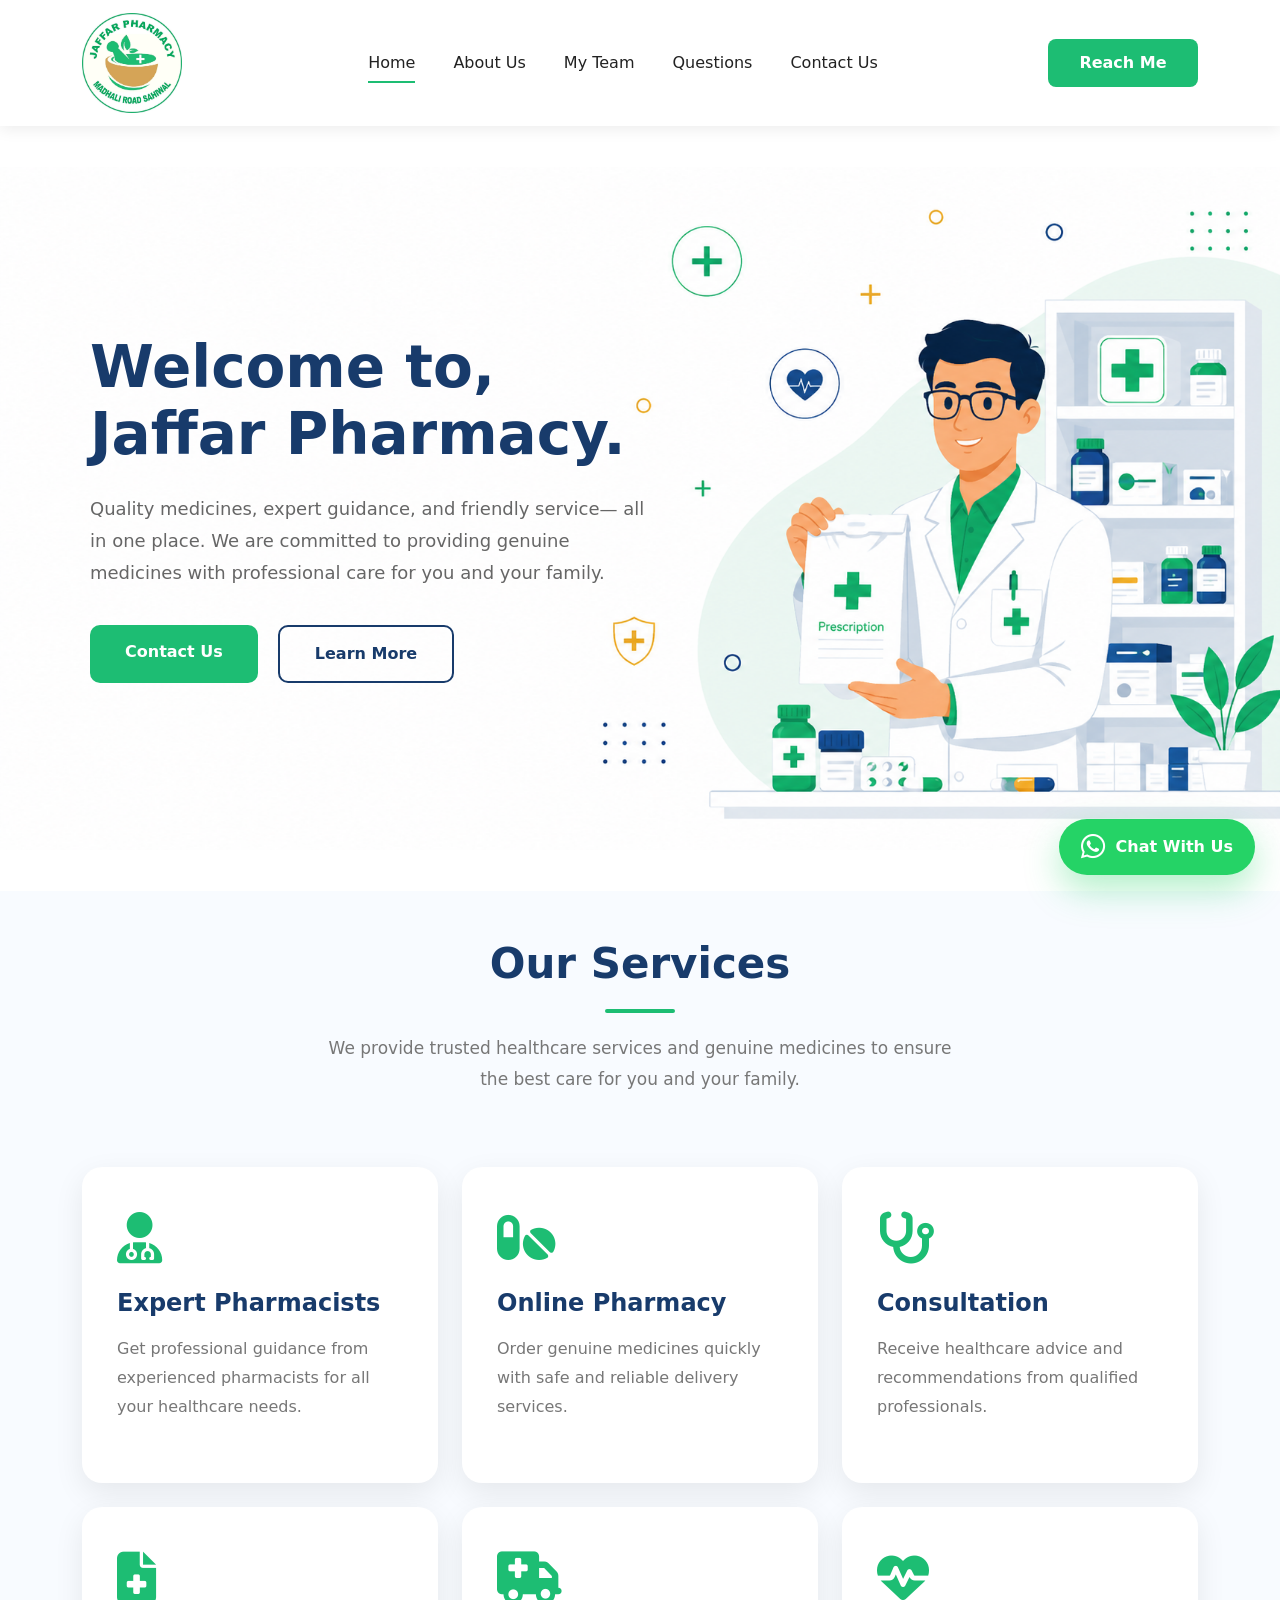
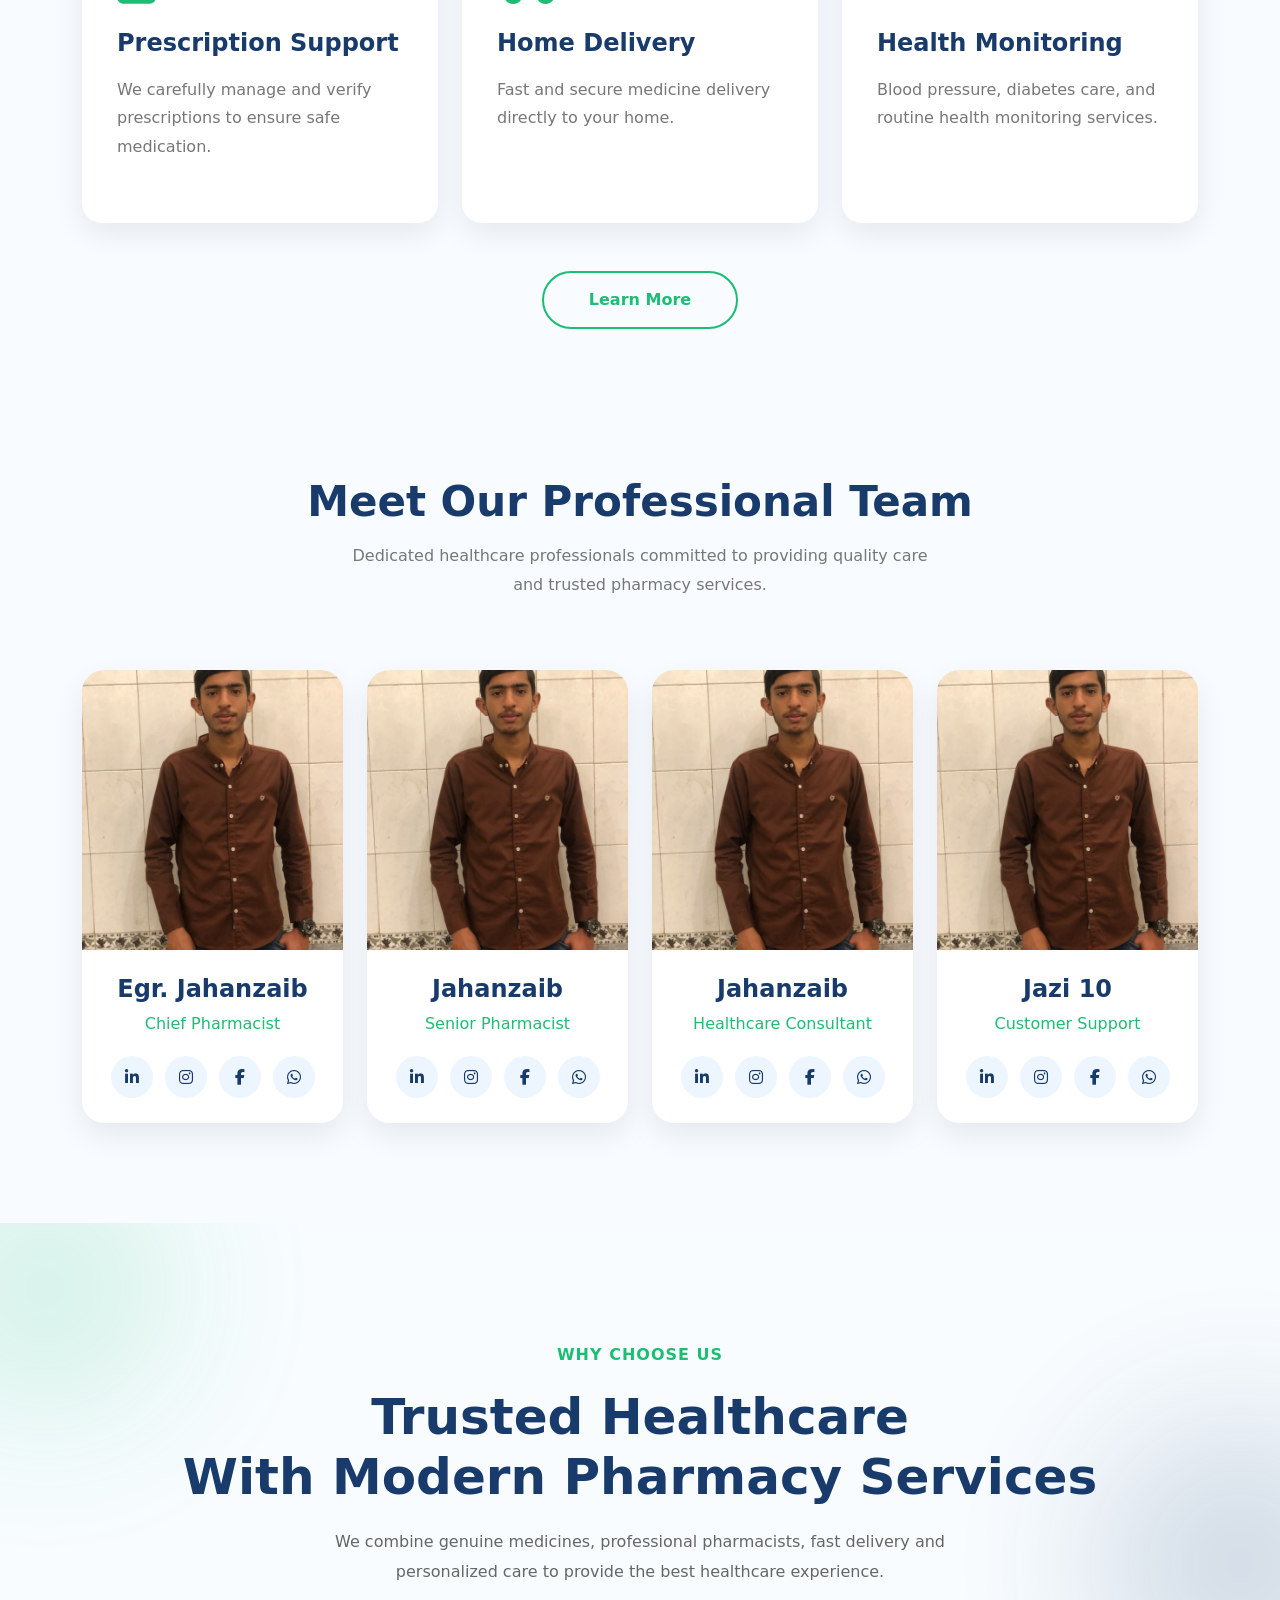
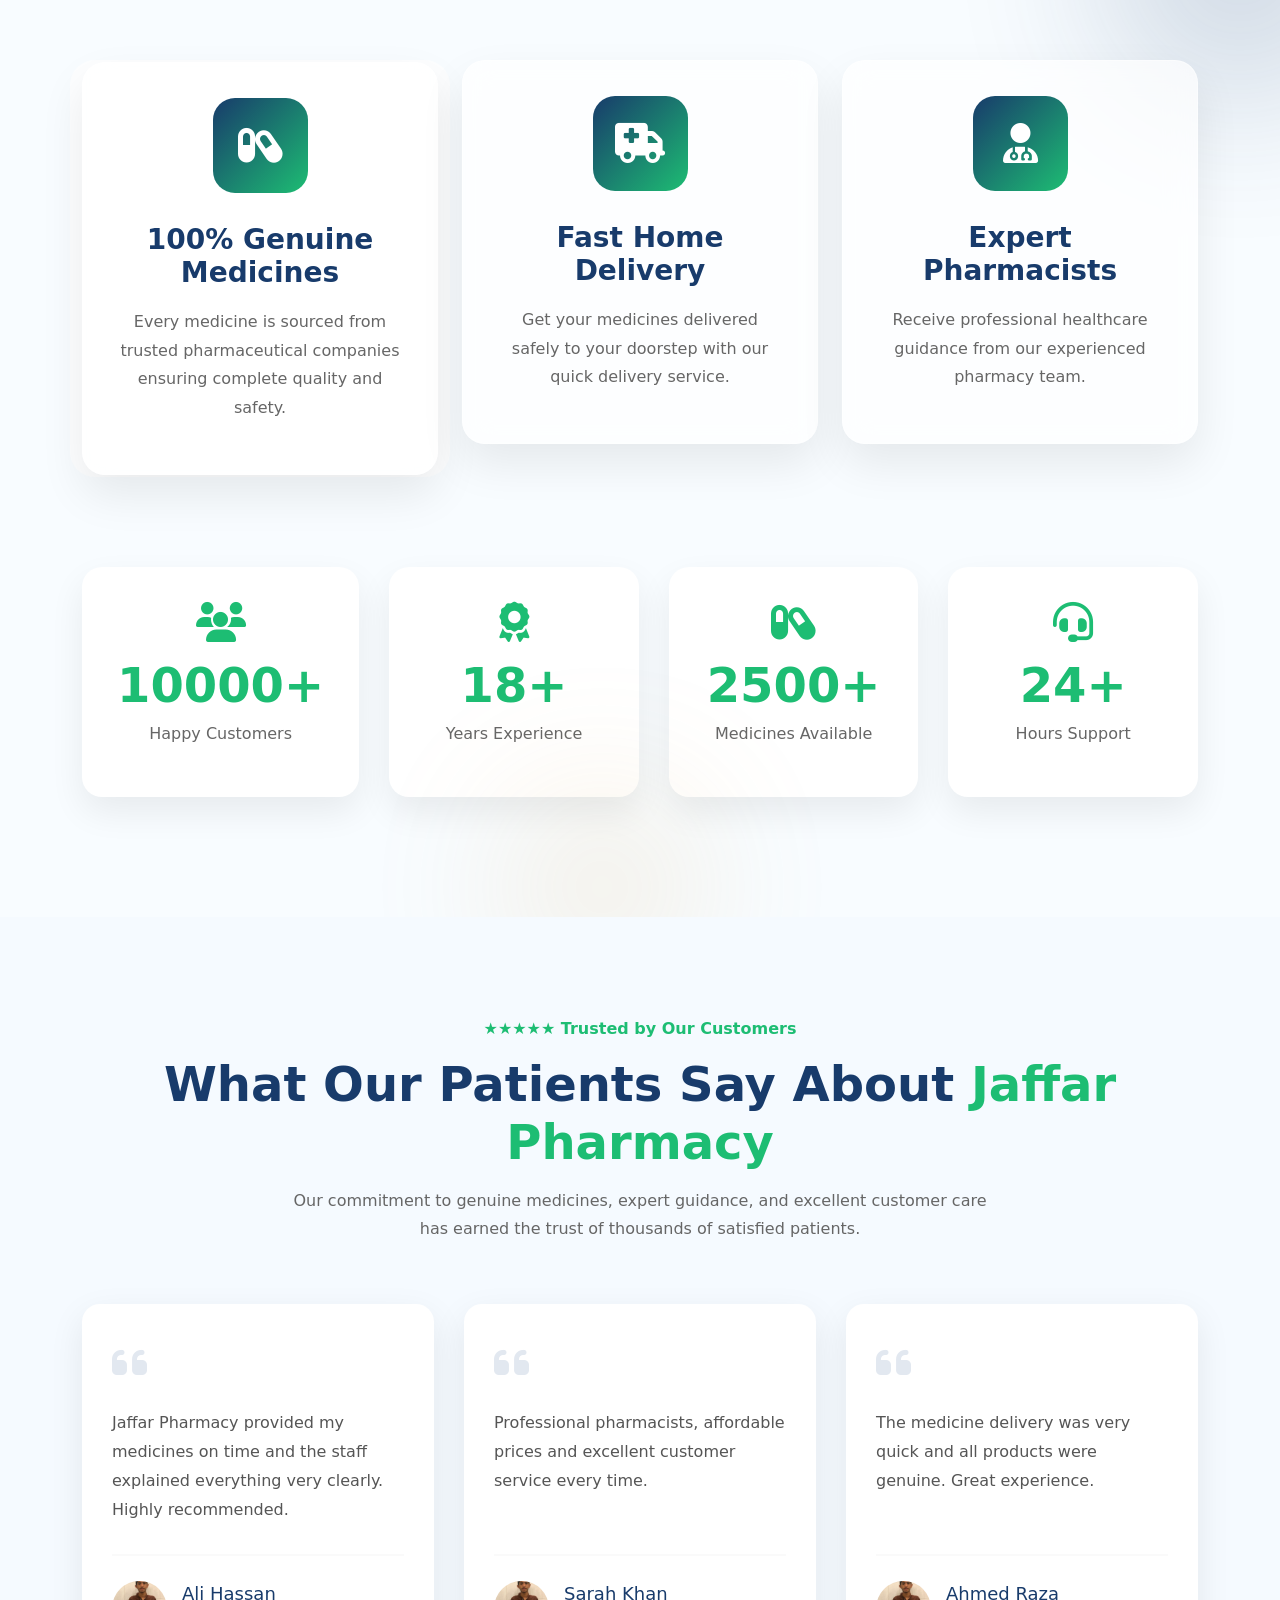
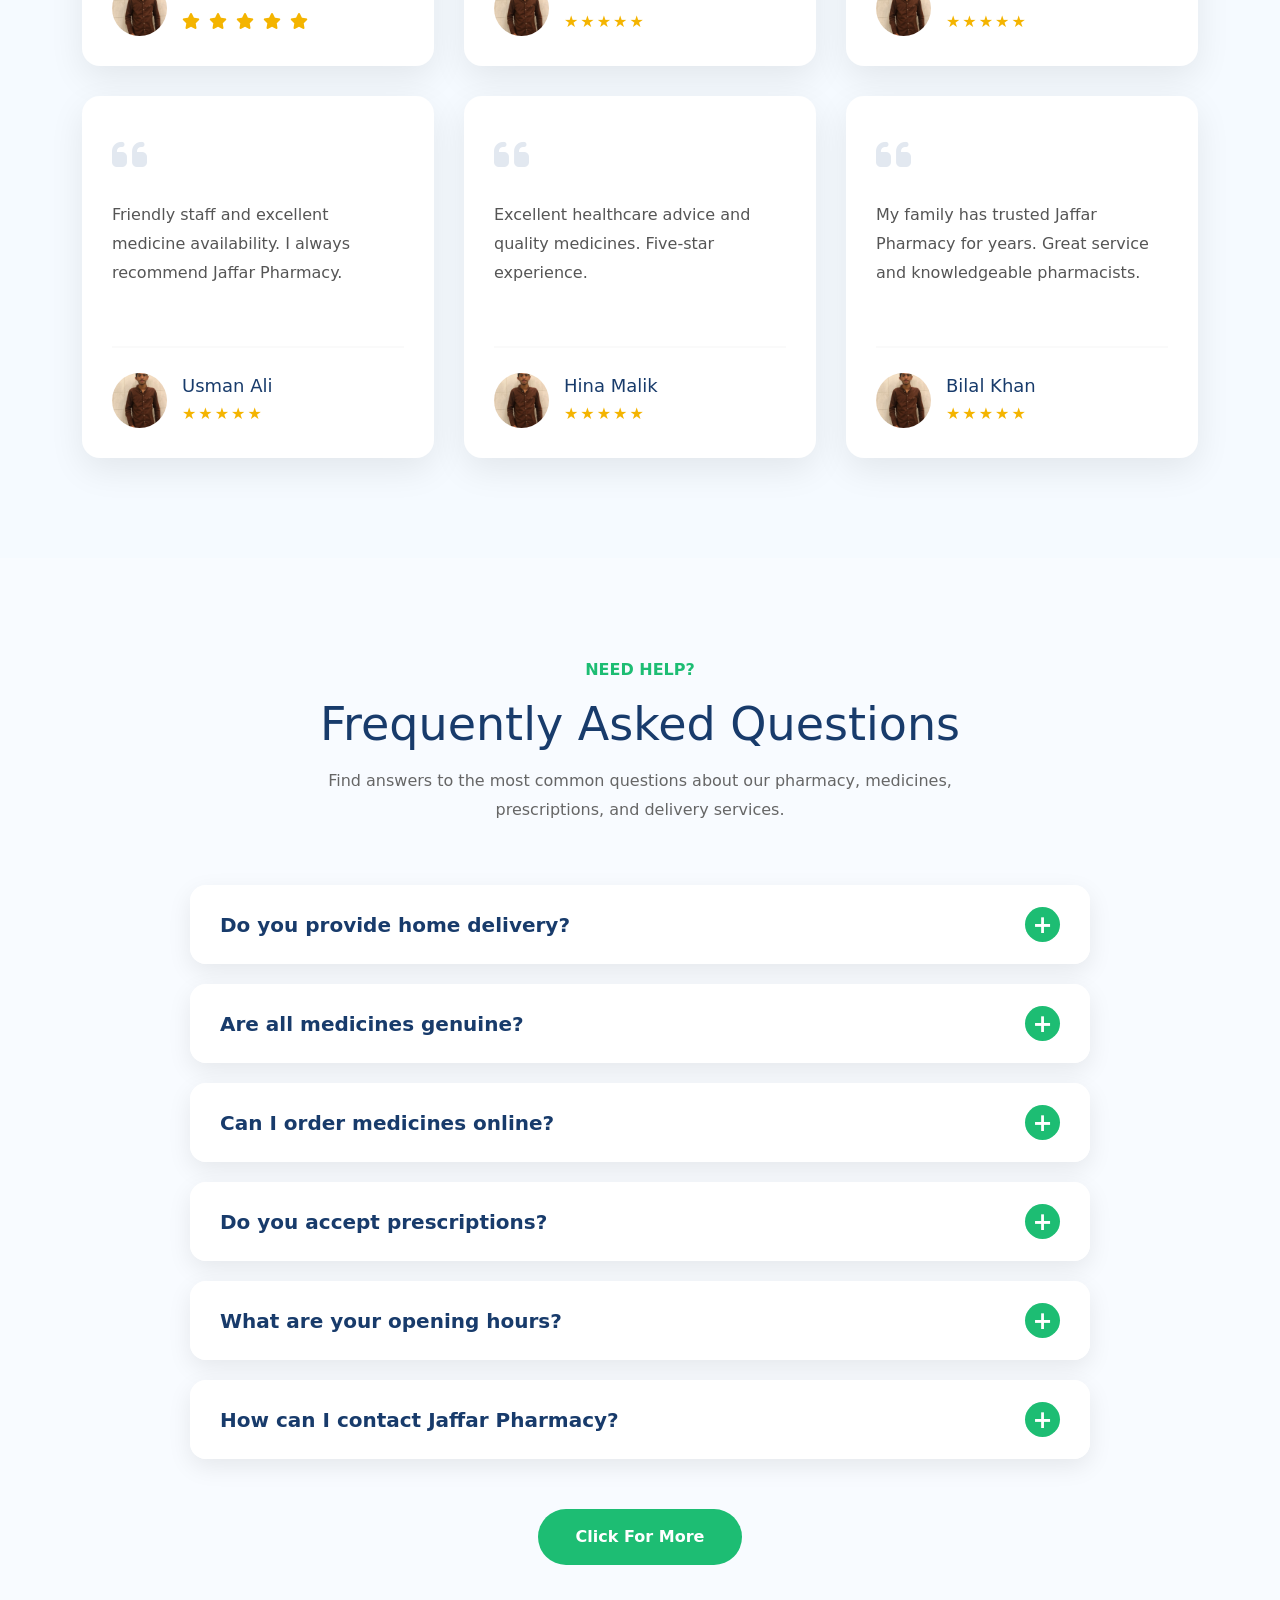
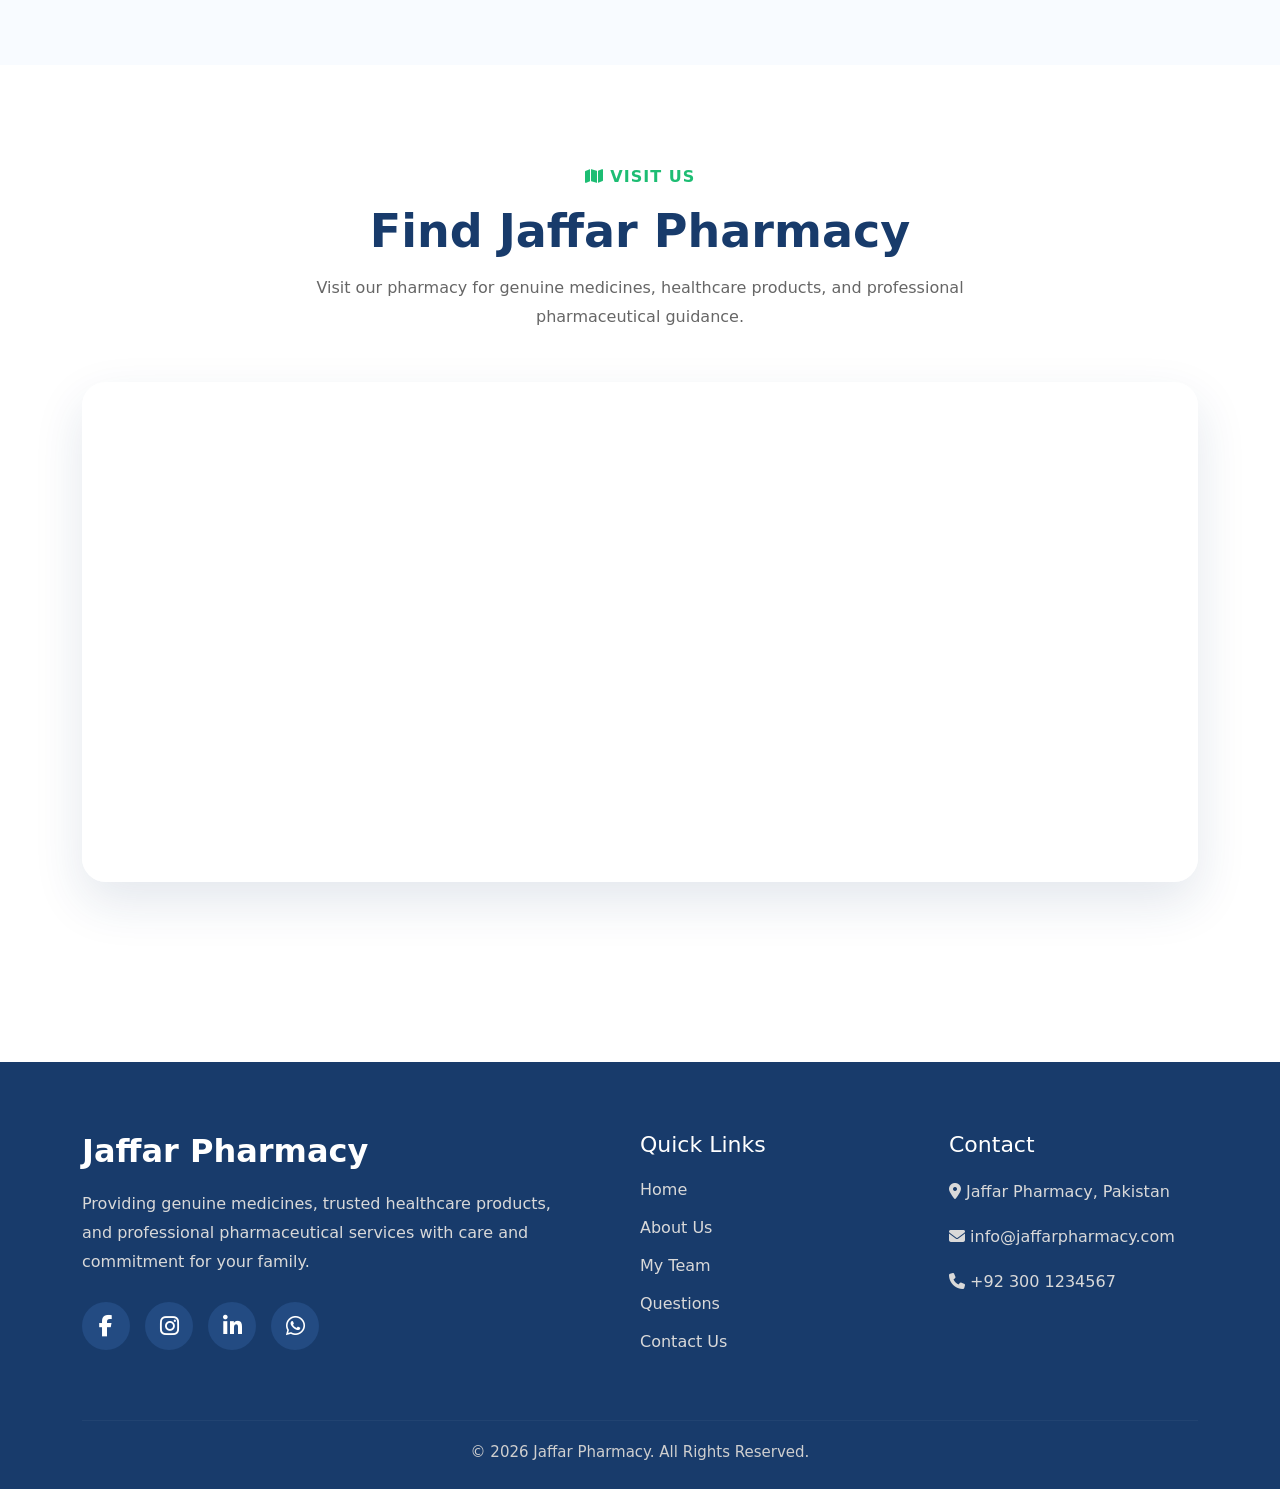
==== index.html @ 01870a21 "Initial commit" ====
<!DOCTYPE html>
<html lang="en">

<head>
    <meta charset="UTF-8">
    <meta name="viewport" content="width=device-width, initial-scale=1.0">
    <title>Jaffar Pharmacy | Sahiwal's Best Pharmacy</title>
    <meta name="description" content="Jaffar Pharmacy | Trusted Pharmacy">
    <link rel="icon" type="image/x-icon" href="images/jaffarpharmacylogo.jpg">
    <link rel="stylesheet" href="css/style.css">
    <link rel="stylesheet" href="https://cdn.jsdelivr.net/npm/swiper@11/swiper-bundle.min.css">
    <link rel="stylesheet" href="https://cdn.jsdelivr.net/npm/swiper@11/swiper-bundle.min.css" />
    <link href="https://cdn.jsdelivr.net/npm/bootstrap@5.3.8/dist/css/bootstrap.min.css" rel="stylesheet"
        integrity="sha384-sRIl4kxILFvY47J16cr9ZwB07vP4J8+LH7qKQnuqkuIAvNWLzeN8tE5YBujZqJLB" crossorigin="anonymous">
    <link rel="stylesheet" href="https://cdnjs.cloudflare.com/ajax/libs/font-awesome/6.7.2/css/all.min.css">
</head>

<body>

    <nav class="navbar navbar-expand-lg">
        <div class="container">

            <!-- Logo -->
            <a class="navbar-brand" href="/">
                <img src="images/jaffarpharmacylogo.jpg" class="logoimg" alt="Jaffar Pharmacy">
            </a>

            <!-- Mobile Toggle -->
            <button class="navbar-toggler" type="button" data-bs-toggle="collapse" data-bs-target="#navbarNav">
                <span class="navbar-toggler-icon"></span>
            </button>

            <!-- Navbar -->
            <div class="collapse navbar-collapse" id="navbarNav">

                <!-- Center Menu -->
                <ul class="navbar-nav mx-auto">

                    <li class="nav-item">
                        <a class="nav-link active" href="index.html">Home</a>
                    </li>

                    <li class="nav-item">
                        <a class="nav-link" href="about.html">About Us</a>
                    </li>

                    <li class="nav-item">
                        <a class="nav-link" href="team.html">My Team</a>
                    </li>

                    <li class="nav-item">
                        <a class="nav-link" href="questions.html">Questions</a>
                    </li>

                    <li class="nav-item">
                        <a class="nav-link" href="contact.html">Contact Us</a>
                    </li>

                </ul>

                <!-- Button -->
                <a href="contact.html" class="d-lg-block d-grid">
                    <button class="reachmebtn">Reach Me</button>
                </a>

            </div>

        </div>
    </nav>
    <section class="hero_section">
        <div class="hero_content">

            <div class="hero_text">
                <h1>
                    Welcome to,<br>
                    Jaffar Pharmacy.
                </h1>

                <p>
                    Quality medicines, expert guidance, and friendly service—
                    all in one place. We are committed to providing genuine
                    medicines with professional care for you and your family.
                </p>

                <div class="hero_buttons">
                    <a href="contact.html" class="btn_primary">Contact Us</a>
                    <a href="about.html" class="btn_secondary">Learn More</a>
                </div>
            </div>

        </div>
    </section>
    <section class="services py-5">

        <div class="container">

            <div class="section-title text-center">
                <h2>Our Services</h2>
                <div class="line"></div>

                <p>
                    We provide trusted healthcare services and genuine medicines to
                    ensure the best care for you and your family.
                </p>
            </div>

            <div class="row g-4 mt-5">

                <!-- Card 1 -->
                <div class="col-lg-4 col-md-6">
                    <div class="service-card">
                        <i class="fa-solid fa-user-doctor"></i>
                        <h4>Expert Pharmacists</h4>
                        <p>
                            Get professional guidance from experienced pharmacists
                            for all your healthcare needs.
                        </p>
                    </div>
                </div>

                <!-- Card 2 -->
                <div class="col-lg-4 col-md-6">
                    <div class="service-card">
                        <i class="fa-solid fa-pills"></i>
                        <h4>Online Pharmacy</h4>
                        <p>
                            Order genuine medicines quickly with safe and reliable
                            delivery services.
                        </p>
                    </div>
                </div>

                <!-- Card 3 -->
                <div class="col-lg-4 col-md-6">
                    <div class="service-card">
                        <i class="fa-solid fa-stethoscope"></i>
                        <h4>Consultation</h4>
                        <p>
                            Receive healthcare advice and recommendations from
                            qualified professionals.
                        </p>
                    </div>
                </div>

                <!-- Card 4 -->
                <div class="col-lg-4 col-md-6">
                    <div class="service-card">
                        <i class="fa-solid fa-file-medical"></i>
                        <h4>Prescription Support</h4>
                        <p>
                            We carefully manage and verify prescriptions to ensure
                            safe medication.
                        </p>
                    </div>
                </div>

                <!-- Card 5 -->
                <div class="col-lg-4 col-md-6">
                    <div class="service-card">
                        <i class="fa-solid fa-truck-medical"></i>
                        <h4>Home Delivery</h4>
                        <p>
                            Fast and secure medicine delivery directly to your home.
                        </p>
                    </div>
                </div>

                <!-- Card 6 -->
                <div class="col-lg-4 col-md-6">
                    <div class="service-card">
                        <i class="fa-solid fa-heart-pulse"></i>
                        <h4>Health Monitoring</h4>
                        <p>
                            Blood pressure, diabetes care, and routine health
                            monitoring services.
                        </p>
                    </div>
                </div>

            </div>

            <div class="text-center mt-5">
                <a href="about.html" class="learn-btn">Learn More</a>
            </div>

        </div>

    </section>

    <section class="team-section">

        <div class="container">

            <div class="section-heading">
                <h2>Meet Our Professional Team</h2>
                <p>Dedicated healthcare professionals committed to providing quality care and trusted pharmacy services.
                </p>
            </div>

            <div class="row g-4 justify-content-center">

                <!-- Member -->
                <div class="col-lg-3 col-md-6">

                    <div class="team-card">

                        <img src="images/my-pic.jpeg" alt="">

                        <div class="team-content">

                            <h4>Egr. Jahanzaib</h4>

                            <span>Chief Pharmacist</span>

                            <div class="social">

                                <a href="#"><i class="fa-brands fa-linkedin-in"></i></a>

                                <a href="#"><i class="fa-brands fa-instagram"></i></a>

                                <a href="#"><i class="fa-brands fa-facebook-f"></i></a>

                                <a href="#"><i class="fa-brands fa-whatsapp"></i></a>

                            </div>

                        </div>

                    </div>

                </div>

                <!-- Member -->

                <div class="col-lg-3 col-md-6">

                    <div class="team-card">

                        <img src="images/my-pic.jpeg" alt="">

                        <div class="team-content">

                            <h4>Jahanzaib</h4>

                            <span>Senior Pharmacist</span>

                            <div class="social">

                                <a href="#"><i class="fa-brands fa-linkedin-in"></i></a>

                                <a href="#"><i class="fa-brands fa-instagram"></i></a>

                                <a href="#"><i class="fa-brands fa-facebook-f"></i></a>

                                <a href="#"><i class="fa-brands fa-whatsapp"></i></a>

                            </div>

                        </div>

                    </div>

                </div>

                <!-- Member -->

                <div class="col-lg-3 col-md-6">

                    <div class="team-card">

                        <img src="images/my-pic.jpeg" alt="">

                        <div class="team-content">

                            <h4>Jahanzaib</h4>

                            <span>Healthcare Consultant</span>

                            <div class="social">

                                <a href="#"><i class="fa-brands fa-linkedin-in"></i></a>

                                <a href="#"><i class="fa-brands fa-instagram"></i></a>

                                <a href="#"><i class="fa-brands fa-facebook-f"></i></a>

                                <a href="#"><i class="fa-brands fa-whatsapp"></i></a>

                            </div>

                        </div>

                    </div>

                </div>

                <!-- Member -->

                <div class="col-lg-3 col-md-6">

                    <div class="team-card">

                        <img src="images/my-pic.jpeg" alt="">

                        <div class="team-content">

                            <h4>Jazi 10</h4>

                            <span>Customer Support</span>

                            <div class="social">

                                <a href="#"><i class="fa-brands fa-linkedin-in"></i></a>

                                <a href="#"><i class="fa-brands fa-instagram"></i></a>

                                <a href="#"><i class="fa-brands fa-facebook-f"></i></a>

                                <a href="#"><i class="fa-brands fa-whatsapp"></i></a>

                            </div>

                        </div>

                    </div>

                </div>

            </div>

        </div>

    </section>


    <section class="why_choose">

        <div class="floating-circle one"></div>
        <div class="floating-circle two"></div>
        <div class="floating-circle three"></div>

        <div class="container">

            <div class="heading">

                <span>Why Choose Us</span>

                <h2>
                    Trusted Healthcare <br>
                    With Modern Pharmacy Services
                </h2>

                <p>
                    We combine genuine medicines, professional pharmacists,
                    fast delivery and personalized care to provide the best
                    healthcare experience.
                </p>

            </div>


            <div class="row g-4 mt-5">

                <!-- Card -->

                <div class="col-lg-4 gradient-border">

                    <div class="glass-card">

                        <div class="icon-box">
                            <i class="fa-solid fa-capsules"></i>
                        </div>

                        <h3>100% Genuine Medicines</h3>

                        <p>
                            Every medicine is sourced from trusted pharmaceutical
                            companies ensuring complete quality and safety.
                        </p>

                    </div>

                </div>

                <!-- Card -->

                <div class="col-lg-4">

                    <div class="glass-card">

                        <div class="icon-box">
                            <i class="fa-solid fa-truck-medical"></i>
                        </div>

                        <h3>Fast Home Delivery</h3>

                        <p>
                            Get your medicines delivered safely to your doorstep
                            with our quick delivery service.
                        </p>

                    </div>

                </div>

                <!-- Card -->

                <div class="col-lg-4">

                    <div class="glass-card">

                        <div class="icon-box">
                            <i class="fa-solid fa-user-doctor"></i>
                        </div>

                        <h3>Expert Pharmacists</h3>

                        <p>
                            Receive professional healthcare guidance from our
                            experienced pharmacy team.
                        </p>

                    </div>

                </div>

            </div>


            <!-- Counter -->

            <div class="counter-section">

                <div class="counter-box">
                    <i class="fa-solid fa-users"></i>
                    <h2 class="counter" data-target="10000">250+</h2>

                    <p>Happy Customers</p>

                </div>

                <div class="counter-box">
                    <i class="fa-solid fa-award"></i>
                    <h2 class="counter" data-target="18">5+</h2>

                    <p>Years Experience</p>

                </div>

                <div class="counter-box">
                    <i class="fa-solid fa-capsules"></i>
                    <h2 class="counter" data-target="2500">999+</h2>

                    <p>Medicines Available</p>

                </div>

                <div class="counter-box">
                    <i class="fa-solid fa-headset"></i>
                    <h2 class="counter" data-target="24">27/7</h2>

                    <p>Hours Support</p>

                </div>

            </div>

        </div>

    </section>
    <section class="reviews-section">

        <div class="container">

            <div class="review-heading">

                <span>★★★★★ Trusted by Our Customers</span>

                <h2>What Our Patients Say About <span>Jaffar Pharmacy</span></h2>

                <p>
                    Our commitment to genuine medicines, expert guidance, and excellent
                    customer care has earned the trust of thousands of satisfied patients.
                </p>

            </div>

            <div class="review-grid">

                <!-- Review Card -->

                <div class="review-card">

                    <div class="quote">
                        <i class="fa-solid fa-quote-left"></i>
                    </div>

                    <p>
                        Jaffar Pharmacy provided my medicines on time and the staff
                        explained everything very clearly. Highly recommended.
                    </p>

                    <hr>

                    <div class="review-user">

                        <img src="images/my-pic.jpeg" alt="">

                        <div>

                            <h4>Ali Hassan</h4>

                            <div class="stars">
                                <i class="fa-solid fa-star"></i>
                                <i class="fa-solid fa-star"></i>
                                <i class="fa-solid fa-star"></i>
                                <i class="fa-solid fa-star"></i>
                                <i class="fa-solid fa-star"></i>
                            </div>

                        </div>

                    </div>

                </div>

                <!-- Copy this card 5 more times -->

                <div class="review-card">

                    <div class="quote">
                        <i class="fa-solid fa-quote-left"></i>
                    </div>

                    <p>
                        Professional pharmacists, affordable prices and excellent
                        customer service every time.
                    </p>

                    <hr>

                    <div class="review-user">

                        <img src="images/my-pic.jpeg" alt="">

                        <div>

                            <h4>Sarah Khan</h4>

                            <div class="stars">
                                ★★★★★
                            </div>

                        </div>

                    </div>

                </div>

                <div class="review-card">

                    <div class="quote">
                        <i class="fa-solid fa-quote-left"></i>
                    </div>

                    <p>
                        The medicine delivery was very quick and all products were
                        genuine. Great experience.
                    </p>

                    <hr>

                    <div class="review-user">

                        <img src="images/my-pic.jpeg" alt="">

                        <div>

                            <h4>Ahmed Raza</h4>

                            <div class="stars">
                                ★★★★★
                            </div>

                        </div>

                    </div>

                </div>

                <div class="review-card">

                    <div class="quote">
                        <i class="fa-solid fa-quote-left"></i>
                    </div>

                    <p>
                        Friendly staff and excellent medicine availability. I always
                        recommend Jaffar Pharmacy.
                    </p>

                    <hr>

                    <div class="review-user">

                        <img src="images/my-pic.jpeg" alt="">

                        <div>

                            <h4>Usman Ali</h4>

                            <div class="stars">
                                ★★★★★
                            </div>

                        </div>

                    </div>

                </div>

                <div class="review-card">

                    <div class="quote">
                        <i class="fa-solid fa-quote-left"></i>
                    </div>

                    <p>
                        Excellent healthcare advice and quality medicines. Five-star
                        experience.
                    </p>

                    <hr>

                    <div class="review-user">

                        <img src="images/my-pic.jpeg" alt="">

                        <div>

                            <h4>Hina Malik</h4>

                            <div class="stars">
                                ★★★★★
                            </div>

                        </div>

                    </div>

                </div>

                <div class="review-card">

                    <div class="quote">
                        <i class="fa-solid fa-quote-left"></i>
                    </div>

                    <p>
                        My family has trusted Jaffar Pharmacy for years. Great service
                        and knowledgeable pharmacists.
                    </p>

                    <hr>

                    <div class="review-user">

                        <img src="images/my-pic.jpeg" alt="">

                        <div>

                            <h4>Bilal Khan</h4>

                            <div class="stars">
                                ★★★★★
                            </div>

                        </div>

                    </div>

                </div>

            </div>

        </div>

    </section>


    <section class="faq-section">

        <div class="container">

            <div class="faq-heading">

                <span>Need Help?</span>

                <h2>Frequently Asked Questions</h2>

                <p>
                    Find answers to the most common questions about our pharmacy,
                    medicines, prescriptions, and delivery services.
                </p>

            </div>

            <div class="faq-container">

                <!-- FAQ 1 -->

                <div class="faq-item">

                    <button class="faq-question">

                        Do you provide home delivery?

                        <span>+</span>

                    </button>

                    <div class="faq-answer">

                        <p>
                            Yes, we provide fast and reliable home delivery for
                            medicines within our delivery areas.
                        </p>

                    </div>

                </div>

                <!-- FAQ 2 -->

                <div class="faq-item">

                    <button class="faq-question">

                        Are all medicines genuine?

                        <span>+</span>

                    </button>

                    <div class="faq-answer">

                        <p>
                            Absolutely. We only sell authentic medicines from
                            trusted pharmaceutical companies.
                        </p>

                    </div>

                </div>

                <!-- FAQ 3 -->

                <div class="faq-item">

                    <button class="faq-question">

                        Can I order medicines online?

                        <span>+</span>

                    </button>

                    <div class="faq-answer">

                        <p>
                            Yes. You can contact us through WhatsApp or phone to
                            place your medicine order.
                        </p>

                    </div>

                </div>

                <!-- FAQ 4 -->

                <div class="faq-item">

                    <button class="faq-question">

                        Do you accept prescriptions?

                        <span>+</span>

                    </button>

                    <div class="faq-answer">

                        <p>
                            Yes, our pharmacists verify prescriptions before
                            dispensing prescription medicines.
                        </p>

                    </div>

                </div>

                <!-- FAQ 5 -->

                <div class="faq-item">

                    <button class="faq-question">

                        What are your opening hours?

                        <span>+</span>

                    </button>

                    <div class="faq-answer">

                        <p>
                            We are open seven days a week. Please contact us for
                            exact timings.
                        </p>

                    </div>

                </div>

                <!-- FAQ 6 -->

                <div class="faq-item">

                    <button class="faq-question">

                        How can I contact Jaffar Pharmacy?

                        <span>+</span>

                    </button>

                    <div class="faq-answer">

                        <p>
                            You can call us, visit our pharmacy, or send us a
                            message on WhatsApp anytime.
                        </p>

                    </div>

                </div>

            </div>

            <div class="faq-btn">

                <a href="questions.html" class="more-btn">
                    Click For More
                </a>

            </div>

        </div>

    </section>


    <section class="map-section">

        <div class="container">

            <div class="map-heading">

                <span><i class="fa-solid fa-map"></i> Visit Us</span>

                <h2>Find Jaffar Pharmacy</h2>

                <p>
                    Visit our pharmacy for genuine medicines, healthcare products,
                    and professional pharmaceutical guidance.
                </p>

            </div>

            <div class="map-container">

                <iframe
                    src="https://www.google.com/maps/embed?pb=!1m18!1m12!1m3!1d2711.4402568858827!2d73.08096207438653!3d30.700976387168836!2m3!1f0!2f0!3f0!3m2!1i1024!2i768!4f13.1!3m3!1m2!1s0x3922c7c3bb0f3863%3A0xa566520187087adb!2sJaffar%20pharmacy!5e1!3m2!1sen!2s!4v1784400869577!5m2!1sen!2s"
                    width="600" height="450" style="border:0;" allowfullscreen="" loading="lazy"
                    referrerpolicy="strict-origin-when-cross-origin">" allowfullscreen="" loading="lazy"
                    referrerpolicy="no-referrer-when-downgrade">
                </iframe>

            </div>

        </div>

    </section>


    <footer class="footer">

        <div class="container">

            <div class="footer_content">

                <!-- Company -->
                <div class="footer_box">
                    <h2>Jaffar Pharmacy</h2>

                    <p>
                        Providing genuine medicines, trusted healthcare products,
                        and professional pharmaceutical services with care and
                        commitment for your family.
                    </p>

                    <div class="social_icons">

                        <a href="https://www.facebook.com/profile.php?id=61576593710067#"><i
                                class="fa-brands fa-facebook-f"></i></a>

                        <a href="#"><i class="fa-brands fa-instagram"></i></a>

                        <a href="#"><i class="fa-brands fa-linkedin-in"></i></a>

                        <a href="#"><i class="fa-brands fa-whatsapp"></i></a>

                    </div>

                </div>

                <!-- Quick Links -->
                <div class="footer_box">

                    <h4>Quick Links</h4>

                    <ul>

                        <li><a href="index.html">Home</a></li>

                        <li><a href="about.html">About Us</a></li>

                        <li><a href="team.html">My Team</a></li>

                        <li><a href="questions.html">Questions</a></li>

                        <li><a href="contact.html">Contact Us</a></li>

                    </ul>

                </div>

                <!-- Contact -->
                <div class="footer_box">

                    <h4>Contact</h4>

                    <p><i class="fa-solid fa-location-dot"></i> Jaffar Pharmacy, Pakistan</p>

                    <p><i class="fa-solid fa-envelope"></i> info@jaffarpharmacy.com</p>

                    <p><i class="fa-solid fa-phone"></i> +92 300 1234567</p>

                </div>

            </div>

            <hr>

            <div class="copyright">

                <p>
                    © 2026 Jaffar Pharmacy. All Rights Reserved.
                </p>

            </div>

        </div>

    </footer>

    <a href="#" class="scroll-top" id="scrollTop">
        <i class="fa-solid fa-arrow-up"></i>
    </a>


    <a href="https://wa.me/923188808787" class="whatsapp-chat" target="_blank">
        <i class="fa-brands fa-whatsapp"></i>
        <span>Chat With Us</span>
    </a>


    <script src="js/index.js"></script>
    <script src="https://cdn.jsdelivr.net/npm/swiper@11/swiper-bundle.min.js"></script>
    <script src="https://cdn.jsdelivr.net/npm/bootstrap@5.3.8/dist/js/bootstrap.bundle.min.js"
        integrity="sha384-FKyoEForCGlyvwx9Hj09JcYn3nv7wiPVlz7YYwJrWVcXK/BmnVDxM+D2scQbITxI"
        crossorigin="anonymous"></script>


</body>

</html>
---- css/style.css ----
/* =======================
        NAVBAR
======================= */

.navbar{
    background:#ffffff;
    padding:18px 0;
    box-shadow:0 3px 15px rgba(0,0,0,.08);
}

/* Logo */

.logoimg{
    width:100px;
    height:auto;
}

/* Menu */

.navbar-nav{
    gap:18px;
}

.nav-link{
    color:#222 !important;
    font-size:17px;
    font-weight:600;
    position:relative;
    transition:.3s;
    padding:8px 10px !important;
}

/* Hover Line */

.nav-link::after{
    content:'';
    position:absolute;
    left:10px;
    bottom:0;
    width:0;
    height:2px;
    background:#1dbd73;
    transition:.3s;
}

.nav-link:hover::after,
.nav-link.active::after{
    width:70%;
}

.nav-link:hover{
    color:#1dbd73 !important;
}

/* Button */

.reachmebtn{
    width:150px;
    height:48px;
    border:none;
    border-radius:8px;
    background:#1dbd73;
    color:#fff;
    font-size:16px;
    font-weight:600;
    transition:.3s;
}

.reachmebtn:hover{
    background:#d5a457;
}

/* Mobile */

@media (max-width:991px){

    .navbar-collapse{
        text-align:center;
        margin-top:20px;
    }

    .navbar-nav{
        gap:10px;
    }

    .reachmebtn{
        margin-top:20px;
        width:100%;
    }

}

/* ==========================
        HERO SECTION
========================== */

.hero_section{
    width:100%;
    min-height:85vh;
    background-image:url("../images/jaffarpharmacyhero_pic.png");
    background-repeat:no-repeat;
    background-position:right center;
    background-size:contain;

    display:flex;
    align-items:center;
}

.hero_content{
    width:1140px;
    margin:auto;
    padding:40px 20px;
}

.hero_text{
    max-width:560px;
}

.hero_text h1{
    font-size:58px;
    line-height:1.15;
    font-weight:800;
    color:#183B6B;
    margin-bottom:25px;
}

.hero_text p{
    font-size:18px;
    line-height:1.8;
    color:#666;
    margin-bottom:35px;
}

.hero_buttons{
    display:flex;
    gap:20px;
}

.btn_primary{
    display:inline-block;
    padding:15px 35px;
    background:#1DBD73;
    color:#fff;
    text-decoration:none;
    border-radius:10px;
    font-weight:600;
    transition:.3s;
}

.btn_primary:hover{
    background:#15985b;
    color:#fff;
}

.btn_secondary{
    display:inline-block;
    padding:15px 35px;
    border:2px solid #183B6B;
    color:#183B6B;
    text-decoration:none;
    border-radius:10px;
    font-weight:600;
    transition:.3s;
}

.btn_secondary:hover{
    background:#183B6B;
    color:#fff;
}


/* ==========================
        FOOTER
========================== */

.footer{

    background:#183B6B;

    color:#fff;

    padding:70px 0 25px;

    margin-top:80px;

}

.footer_content{

    display:grid;

    grid-template-columns:2fr 1fr 1fr;

    gap:60px;

}

.footer_box h2{

    font-size:32px;

    margin-bottom:20px;

    font-weight:700;

}

.footer_box h4{

    margin-bottom:20px;

    font-size:22px;

}

.footer_box p{

    color:#d9d9d9;

    line-height:1.8;

    font-size:16px;

}

.footer_box ul{

    list-style:none;

    padding:0;

}

.footer_box ul li{

    margin-bottom:14px;

}

.footer_box ul li a{

    color:#d9d9d9;

    text-decoration:none;

    transition:.3s;

}

.footer_box ul li a:hover{

    color:#1DBD73;

    padding-left:8px;

}

.social_icons{

    margin-top:25px;

    display:flex;

    gap:15px;

}

.social_icons a{

    width:48px;

    height:48px;

    border-radius:50%;

    background:#234b82;

    display:flex;

    justify-content:center;

    align-items:center;

    color:#fff;

    font-size:22px;

    text-decoration:none;

    transition:.3s;

}

.social_icons a:hover{

    background:#1DBD73;

    transform:translateY(-5px);

}

.footer hr{

    margin:50px 0 20px;

    border-color:rgba(255,255,255,.15);

}

.copyright{

    text-align:center;

}

.copyright p{

    margin:0;

    color:#cfcfcf;

    font-size:15px;

}
@media(max-width:992px){

.footer_content{

grid-template-columns:1fr;

text-align:center;

}

.social_icons{

justify-content:center;

}

}
.services{

    background:#f8fbff;

    padding:100px 0;

}

.section-title h2{

    font-size:42px;

    font-weight:700;

    color:#183B6B;

}

.line{

    width:70px;

    height:4px;

    background:#1DBD73;

    margin:20px auto;

    border-radius:20px;

}

.section-title p{

    max-width:650px;

    margin:auto;

    color:#777;

    font-size:17px;

    line-height:1.8;

}

.service-card{

    background:#fff;

    border-radius:20px;

    padding:45px 35px;

    box-shadow:0 10px 30px rgba(0,0,0,.08);

    transition:.35s;

    height:100%;

}

.service-card:hover{

    transform:translateY(-10px);

    box-shadow:0 20px 40px rgba(0,0,0,.12);

}

.service-card i{

    font-size:52px;

    color:#1DBD73;

    margin-bottom:25px;

}

.service-card h4{

    color:#183B6B;

    margin-bottom:18px;

    font-weight:700;

}

.service-card p{

    color:#777;

    line-height:1.8;

}

.learn-btn{

    display:inline-block;

    padding:15px 45px;

    border:2px solid #1DBD73;

    border-radius:50px;

    text-decoration:none;

    color:#1DBD73;

    font-weight:600;

    transition:.3s;

}

.learn-btn:hover{

    background:#1DBD73;

    color:#fff;

}
.team-section{

    padding:100px 0;

    background:#F8FBFF;

}

.section-heading{

    text-align:center;

    margin-bottom:70px;

}

.section-heading h2{

    font-size:42px;

    color:#183B6B;

    font-weight:700;

    margin-bottom:15px;

}

.section-heading p{

    color:#777;

    max-width:600px;

    margin:auto;

    line-height:1.8;

}

.team-card{

    background:#fff;

    border-radius:22px;

    overflow:hidden;

    box-shadow:0 12px 30px rgba(0,0,0,.08);

    transition:.4s;

}

.team-card:hover{

    transform:translateY(-12px);

    box-shadow:0 18px 40px rgba(0,0,0,.15);

}

.team-card img{

    width:100%;

    height:280px;

    object-fit:cover;

}

.team-content{

    padding:25px;

    text-align:center;

}

.team-content h4{

    font-weight:700;

    color:#183B6B;

}

.team-content span{

    color:#1DBD73;

    display:block;

    margin:8px 0 20px;

}

.social{

    display:flex;

    justify-content:center;

    gap:12px;

}

.social a{

    width:42px;

    height:42px;

    border-radius:50%;

    background:#EDF5FF;

    display:flex;

    justify-content:center;

    align-items:center;

    color:#183B6B;

    text-decoration:none;

    transition:.3s;

}

.social a:hover{

    background:#1DBD73;

    color:#fff;

}
@media(max-width:992px){

.team-section{

padding:70px 0;

}

.section-heading h2{

font-size:34px;

}

.team-card img{

height:240px;

}

}

@media(max-width:576px){

.section-heading h2{

font-size:30px;

}

}
/*============================

WHY CHOOSE US

============================*/

.why_choose{

    position:relative;

    padding:120px 0;

    background:#F8FCFF;

    overflow:hidden;

}


/* Floating Shapes */

.floating-circle{

    position:absolute;

    border-radius:50%;

    filter:blur(80px);

    opacity:.18;

}

.one{

    width:250px;

    height:250px;

    background:#1DBD73;

    top:-60px;

    left:-80px;

}

.two{

    width:280px;

    height:280px;

    background:#183B6B;

    right:-100px;

    top:200px;

}

.three{

    width:180px;

    height:180px;

    background:#D5A457;

    bottom:-60px;

    left:40%;

}


/* Heading */

.heading{

    text-align:center;

}

.heading span{

    color:#1DBD73;

    font-weight:700;

    text-transform:uppercase;

    letter-spacing:1px;

}

.heading h2{

    font-size:50px;

    font-weight:800;

    color:#183B6B;

    margin:20px 0;

}

.heading p{

    max-width:700px;

    margin:auto;

    color:#666;

    line-height:1.9;

}


/* Glass Card */

.glass-card{

    background:rgba(255,255,255,.65);

    backdrop-filter:blur(18px);

    border:1px solid rgba(255,255,255,.4);

    border-radius:25px;

    padding:45px 35px;

    text-align:center;

    transition:.45s;

    position:relative;

    overflow:hidden;

    box-shadow:0 20px 45px rgba(0,0,0,.08);

}


/* Glowing Border */

.gradient-border{
    padding:2px;
    border-radius:25px;
    background:rgb(255, 255, 255, .7);
}

.glass-card{
    background:rgba(255,255,255,.7);
    backdrop-filter:blur(15px);
    border-radius:23px;
    padding:35px;
}


/* Hover */

.glass-card:hover{

    transform:

    perspective(900px)

    rotateX(6deg)

    rotateY(-6deg)

    translateY(-15px);

    box-shadow:0 35px 60px rgba(29,189,115,.25);

}


/* Icon */

.icon-box{

    width:95px;

    height:95px;

    margin:auto;

    border-radius:22px;

    display:flex;

    justify-content:center;

    align-items:center;

    margin-bottom:30px;

    background:linear-gradient(135deg,#183B6B,#1DBD73);

}

.icon-box i{

    font-size:40px;

    color:white;

}

.glass-card h3{

    color:#183B6B;

    margin-bottom:18px;

    font-weight:700;

}

.glass-card p{

    color:#666;

    line-height:1.8;

}


/* Counter */

.counter-section{

    margin-top:90px;

    display:grid;

    grid-template-columns:repeat(4,1fr);

    gap:30px;

}

.counter-box{

    background:white;

    border-radius:20px;

    text-align:center;

    padding:35px;

    box-shadow:0 15px 35px rgba(0,0,0,.07);

}

.counter-box h2{

    color:#1DBD73;

    font-size:48px;

    font-weight:800;

}

.counter-box p{

    color:#666;

}
.counter-box i{
    font-size:40px;
    color:#1DBD73;
    margin-bottom:15px;
}

.reviews-section{

    padding:100px 0;
    background:#F5FAFF;

}

.review-heading{

    text-align:center;
    margin-bottom:60px;

}

.review-heading span{

    color:#1DBD73;
    font-weight:600;

}

.review-heading h2{

    font-size:48px;
    font-weight:700;
    color:#183B6B;
    margin:15px 0;

}

.review-heading h2 span{

    color:#1DBD73;

}

.review-heading p{

    max-width:700px;
    margin:auto;
    color:#666;
    line-height:1.8;

}

.review-grid{

    display:grid;
    grid-template-columns:repeat(3,1fr);
    gap:30px;

}

.review-card{

    background:#fff;
    border-radius:18px;
    padding:30px;
    box-shadow:0 12px 35px rgba(0,0,0,.08);
    transition:.4s;

}

.review-card:hover{

    transform:translateY(-10px);
    box-shadow:0 20px 40px rgba(29,189,115,.20);

}

.quote{

    font-size:40px;
    color:#E2E8F0;
    margin-bottom:15px;

}

.review-card p{

    color:#555;
    line-height:1.8;
    min-height:120px;

}

.review-card hr{

    margin:25px 0;
    border:1px solid #ECECEC;

}

.review-user{

    display:flex;
    align-items:center;
    gap:15px;

}

.review-user img{

    width:55px;
    height:55px;
    border-radius:50%;
    object-fit:cover;

}

.review-user h4{

    margin:0;
    color:#183B6B;
    font-size:18px;

}

.stars{

    color:#F4B400;
    margin-top:5px;
    letter-spacing:2px;

}

@media(max-width:991px){

.review-grid{

grid-template-columns:repeat(2,1fr);

}

}

@media(max-width:768px){

.review-grid{

grid-template-columns:1fr;

}

.review-heading h2{

font-size:34px;

}

.review-card{

padding:25px;

}

}



.faq-section{

    padding:100px 0;
    background:#F8FBFF;

}

.faq-heading{

    text-align:center;
    margin-bottom:60px;

}

.faq-heading span{

    color:#1DBD73;
    font-weight:600;
    text-transform:uppercase;

}

.faq-heading h2{

    font-size:46px;
    color:#183B6B;
    margin:15px 0;

}

.faq-heading p{

    max-width:650px;
    margin:auto;
    color:#666;
    line-height:1.8;

}

.faq-container{

    max-width:900px;
    margin:auto;

}

.faq-item{

    background:#fff;
    border-radius:16px;
    margin-bottom:20px;
    overflow:hidden;
    box-shadow:0 8px 25px rgba(0,0,0,.08);
    transition:.3s;

}

.faq-item:hover{

    transform:translateY(-3px);

}

.faq-question{

    width:100%;
    border:none;
    background:white;
    padding:22px 30px;
    display:flex;
    justify-content:space-between;
    align-items:center;
    cursor:pointer;
    font-size:20px;
    font-weight:600;
    color:#183B6B;

}

.faq-question span{

    width:35px;
    height:35px;
    border-radius:50%;
    background:#1DBD73;
    color:white;
    display:flex;
    justify-content:center;
    align-items:center;
    font-size:24px;
    transition:.3s;

}

.faq-answer{

    max-height:0;
    overflow:hidden;
    transition:max-height .4s ease;

}

.faq-answer p{

    padding:0 30px 25px;
    color:#666;
    line-height:1.8;

}

.faq-answer{
    max-height:0;
    overflow:hidden;
    transition:max-height .4s ease, padding .4s ease;
}


.faq-item.active .faq-question span{

    background:#183B6B;
    transform:rotate(45deg);

}

.faq-btn{

    text-align:center;
    margin-top:50px;

}

.more-btn{

    display:inline-block;
    padding:16px 38px;
    background:#1DBD73;
    color:#fff;
    text-decoration:none;
    border-radius:50px;
    font-weight:600;
    transition:.3s;

}

.more-btn:hover{

    background:#183B6B;
    color:white;
}

@media(max-width:768px){

.faq-section{

padding:70px 20px;

}

.faq-heading h2{

font-size:34px;

}

.faq-question{

font-size:17px;
padding:18px 20px;

}

.faq-answer p{

padding:0 20px 20px;

}

.more-btn{

width:100%;

}

}




/* ==============================
        MAP SECTION
============================== */

.map-section{

    padding:100px 0;
    background:#ffffff;

}

.map-heading{

    text-align:center;
    margin-bottom:50px;

}

.map-heading span{

    color:#1DBD73;
    font-weight:700;
    letter-spacing:1px;
    text-transform:uppercase;

}

.map-heading h2{

    margin:15px 0;
    font-size:46px;
    color:#183B6B;
    font-weight:700;

}

.map-heading p{

    max-width:700px;
    margin:auto;
    color:#666;
    line-height:1.8;

}

.map-container{

    width:100%;
    height:500px;

    border-radius:24px;

    overflow:hidden;

    box-shadow:
    0 20px 50px rgba(24,59,107,.12);

    border:3px solid #ffffff;

    transition:.35s;

}

.map-container:hover{

    transform:translateY(-6px);

    box-shadow:
    0 30px 60px rgba(29,189,115,.20);

}

.map-container iframe{

    width:100%;
    height:100%;
    border:0;

}

/* Tablet */

@media(max-width:992px){

.map-heading h2{

font-size:38px;

}

.map-container{

height:420px;

}

}

/* Mobile */

@media(max-width:768px){

.map-section{

padding:70px 20px;

}

.map-heading h2{

font-size:30px;

}

.map-heading p{

font-size:15px;

}

.map-container{

height:320px;
border-radius:18px;

}

}







.whatsapp-chat{

    position:fixed;

    right:25px;

    bottom:25px;

    background:#25D366;

    color:#fff;

    padding:14px 22px;

    border-radius:50px;

    display:flex;

    align-items:center;

    gap:10px;

    text-decoration:none;

    font-weight:600;

    box-shadow:0 15px 35px rgba(37,211,102,.35);

    z-index:9999;

    transition:.3s;

}

.whatsapp-chat i{

    font-size:28px;

}

.whatsapp-chat:hover{

    transform:translateY(-5px);

    color:#fff;

    background:#1DB954;

}

@media(max-width:768px){

.whatsapp-chat span{

display:none;

}

.whatsapp-chat{

padding:16px;
border-radius:50%;

}

}


/* ==============================
        SCROLL TO TOP BUTTON
============================== */

.scroll-top{

    position:fixed;

    right:25px;

    bottom:105px;   /* Above WhatsApp */

    width:60px;

    height:60px;

    background:#183B6B;

    color:#fff;

    border-radius:50%;

    display:flex;

    justify-content:center;

    align-items:center;

    text-decoration:none;

    font-size:24px;

    box-shadow:0 10px 25px rgba(24,59,107,.35);

    z-index:9999;

    opacity:0;

    visibility:hidden;

    transform:translateY(20px);

    transition:.35s ease;

}

.scroll-top.active{

    opacity:1;

    visibility:visible;

    transform:translateY(0);

}

.scroll-top:hover{

    background:#1DBD73;

    color:#fff;

    transform:translateY(-5px);

}

/* Mobile */

@media(max-width:768px){

.scroll-top{

    width:55px;

    height:55px;

    right:18px;

    bottom:90px;

    font-size:22px;

}

}
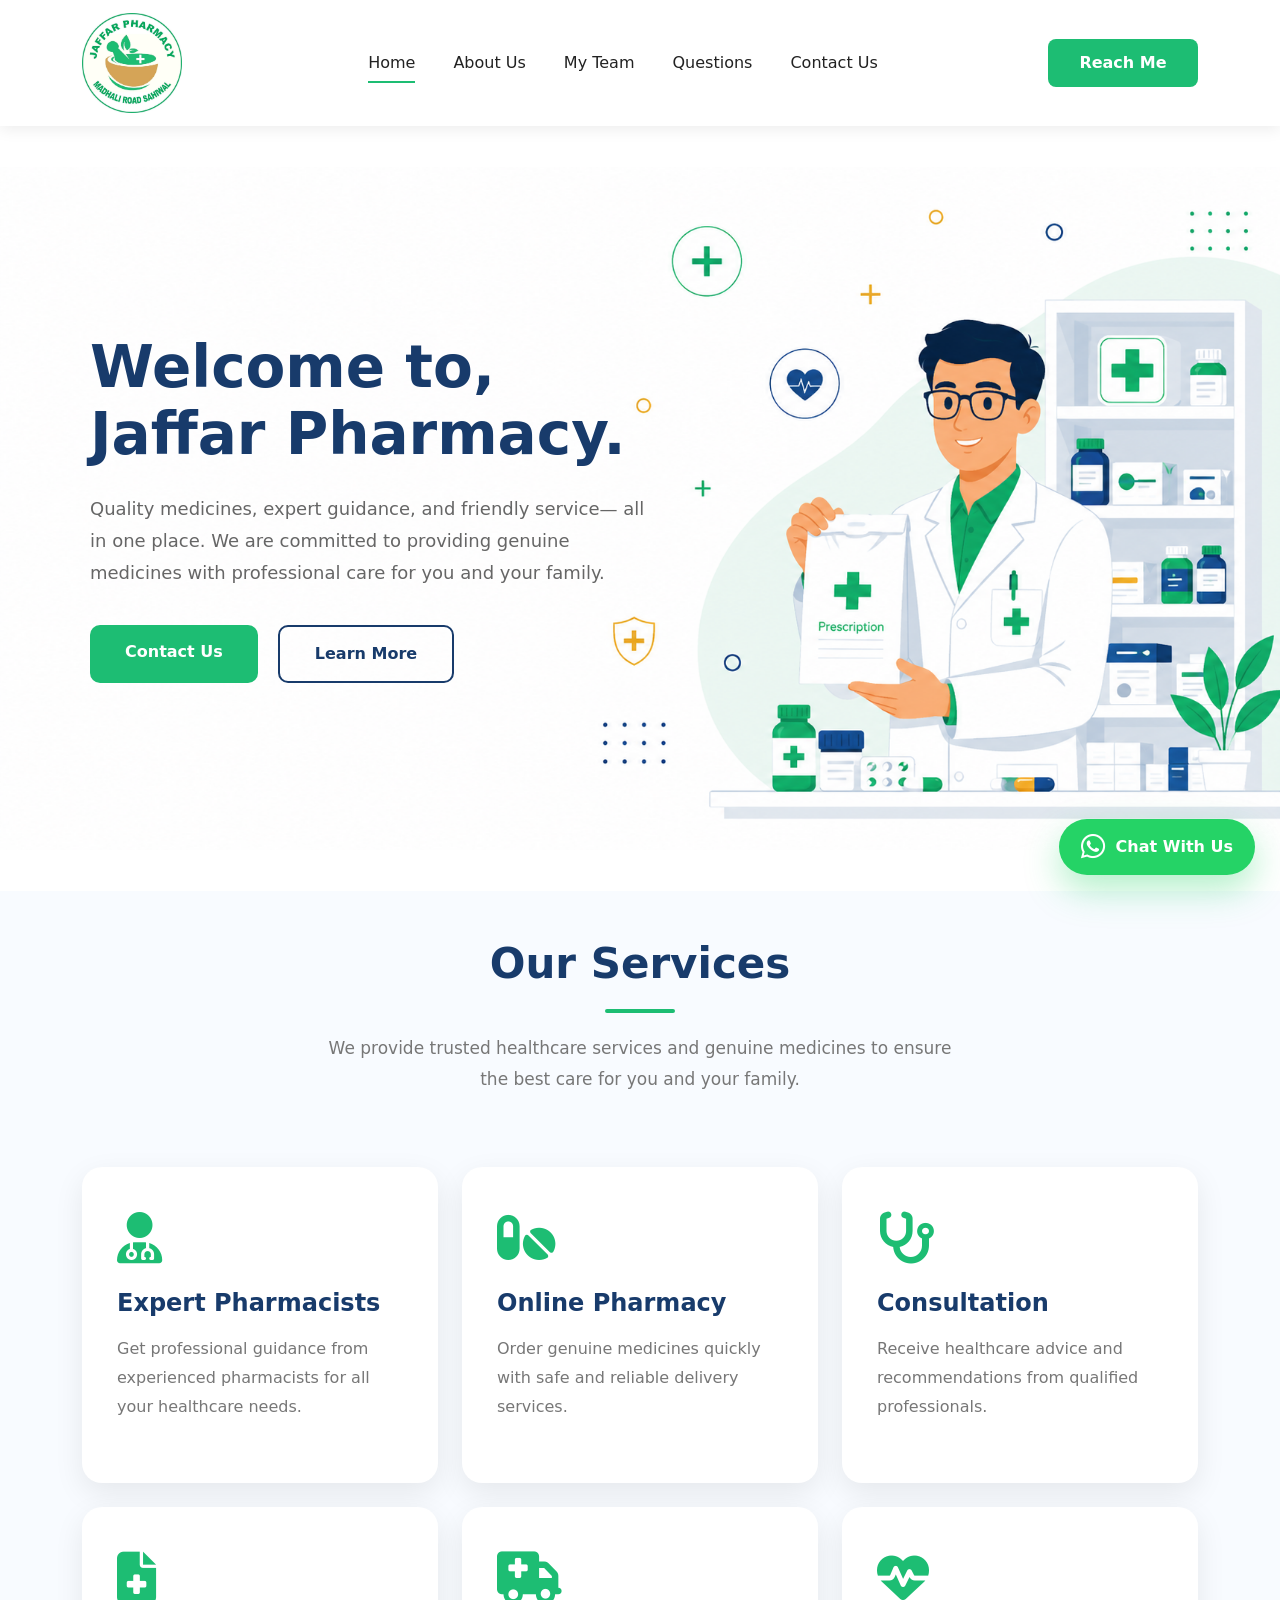
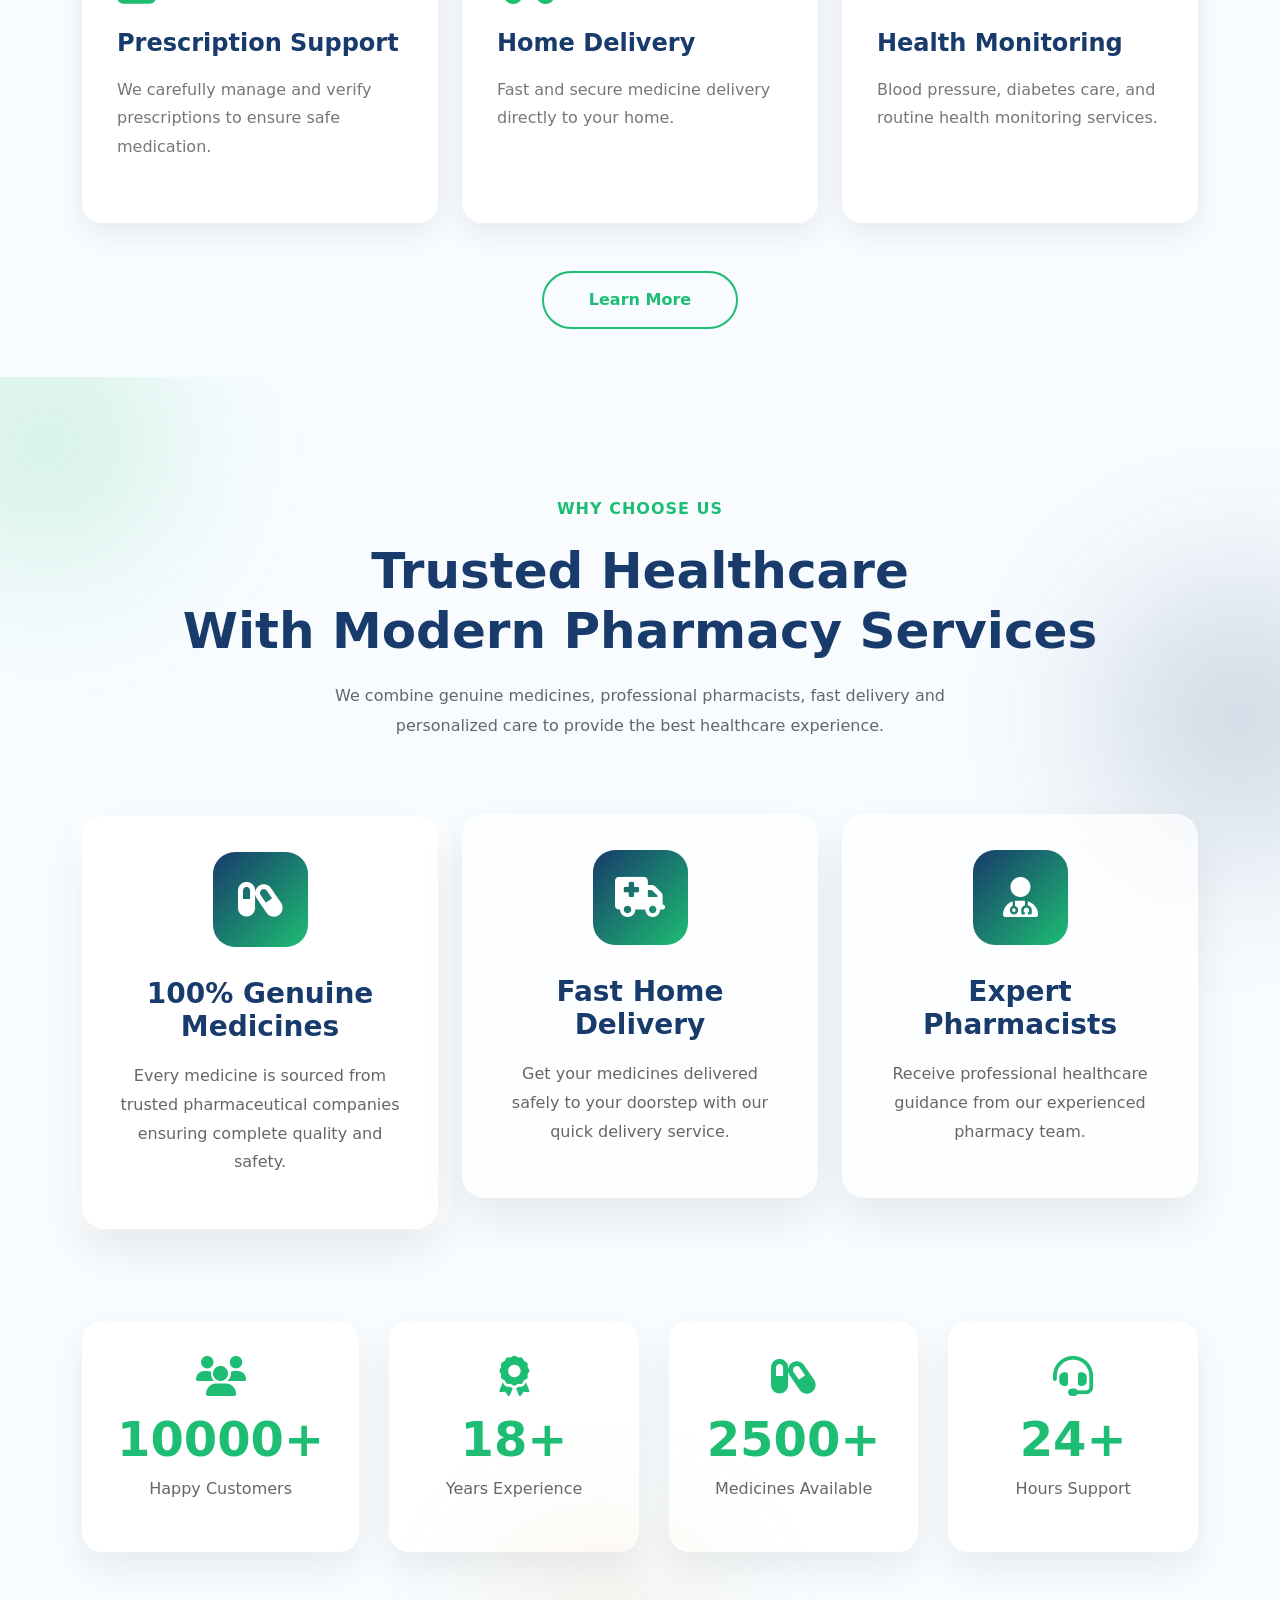
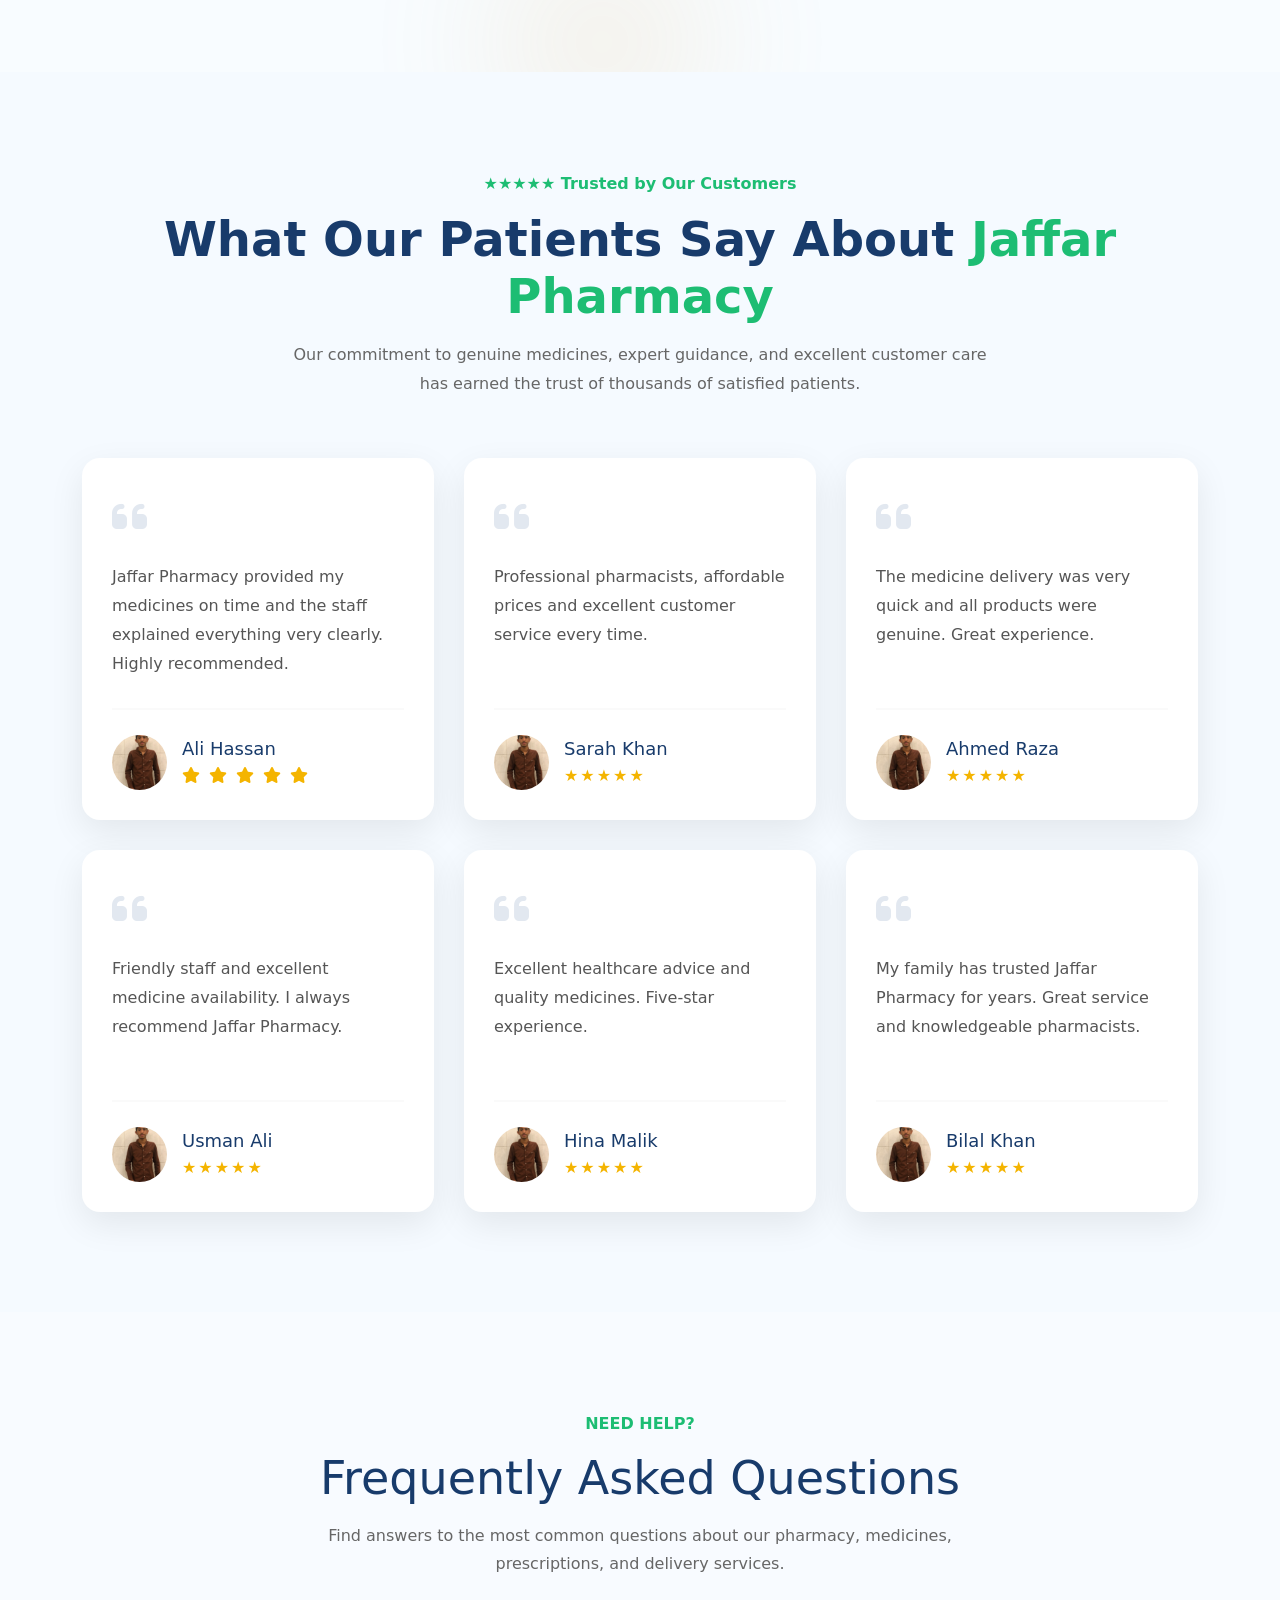
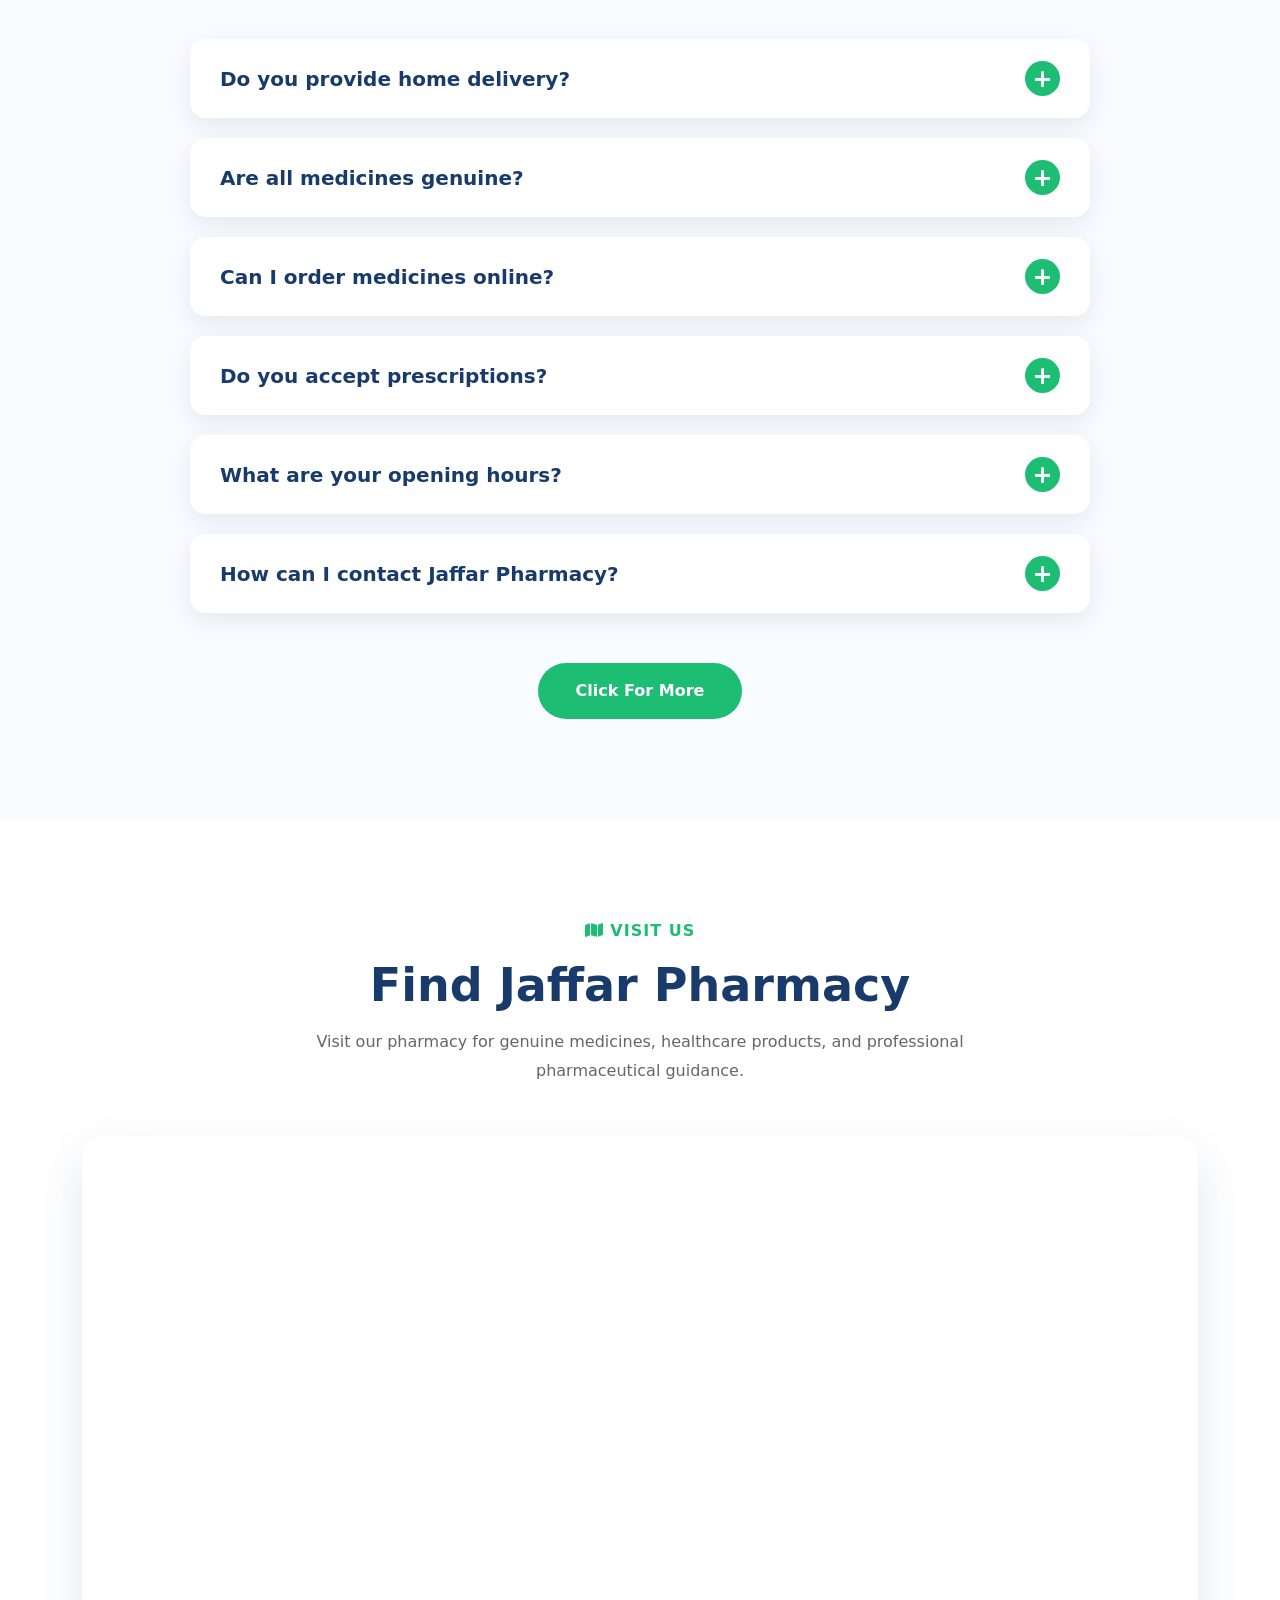
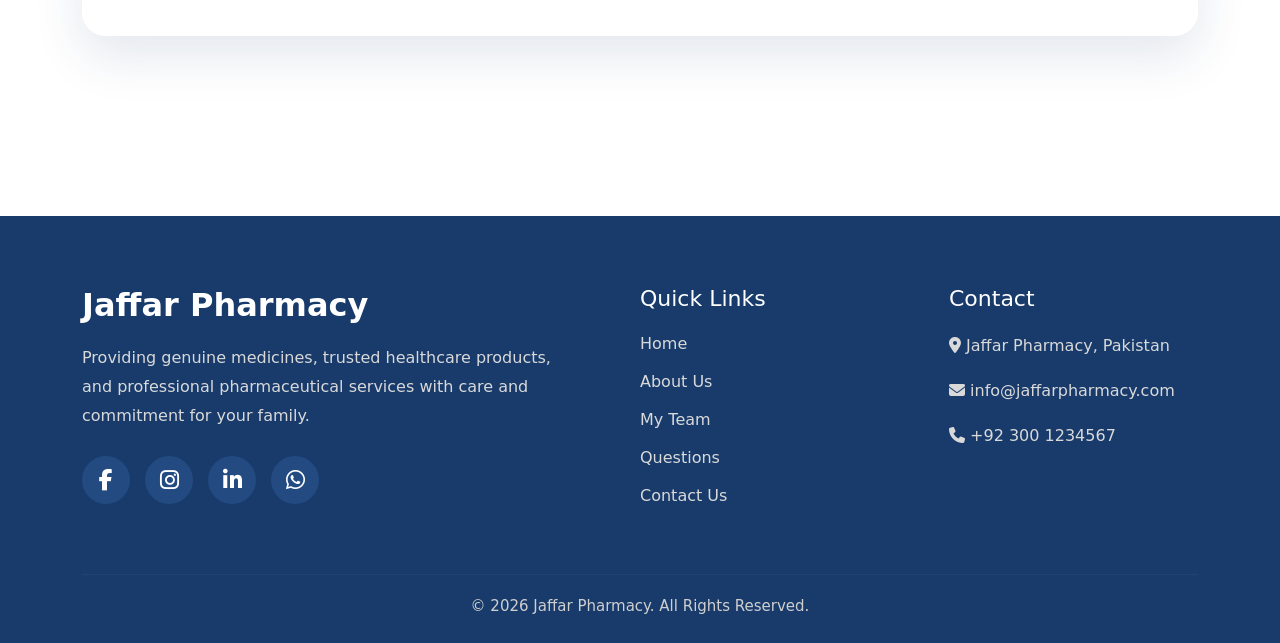
==== commit adb88fd0: "Updated homepage design" ====
--- a/index.html
+++ b/index.html
@@ -187,150 +187,6 @@
 
     </section>
 
-    <section class="team-section">
-
-        <div class="container">
-
-            <div class="section-heading">
-                <h2>Meet Our Professional Team</h2>
-                <p>Dedicated healthcare professionals committed to providing quality care and trusted pharmacy services.
-                </p>
-            </div>
-
-            <div class="row g-4 justify-content-center">
-
-                <!-- Member -->
-                <div class="col-lg-3 col-md-6">
-
-                    <div class="team-card">
-
-                        <img src="images/my-pic.jpeg" alt="">
-
-                        <div class="team-content">
-
-                            <h4>Egr. Jahanzaib</h4>
-
-                            <span>Chief Pharmacist</span>
-
-                            <div class="social">
-
-                                <a href="#"><i class="fa-brands fa-linkedin-in"></i></a>
-
-                                <a href="#"><i class="fa-brands fa-instagram"></i></a>
-
-                                <a href="#"><i class="fa-brands fa-facebook-f"></i></a>
-
-                                <a href="#"><i class="fa-brands fa-whatsapp"></i></a>
-
-                            </div>
-
-                        </div>
-
-                    </div>
-
-                </div>
-
-                <!-- Member -->
-
-                <div class="col-lg-3 col-md-6">
-
-                    <div class="team-card">
-
-                        <img src="images/my-pic.jpeg" alt="">
-
-                        <div class="team-content">
-
-                            <h4>Jahanzaib</h4>
-
-                            <span>Senior Pharmacist</span>
-
-                            <div class="social">
-
-                                <a href="#"><i class="fa-brands fa-linkedin-in"></i></a>
-
-                                <a href="#"><i class="fa-brands fa-instagram"></i></a>
-
-                                <a href="#"><i class="fa-brands fa-facebook-f"></i></a>
-
-                                <a href="#"><i class="fa-brands fa-whatsapp"></i></a>
-
-                            </div>
-
-                        </div>
-
-                    </div>
-
-                </div>
-
-                <!-- Member -->
-
-                <div class="col-lg-3 col-md-6">
-
-                    <div class="team-card">
-
-                        <img src="images/my-pic.jpeg" alt="">
-
-                        <div class="team-content">
-
-                            <h4>Jahanzaib</h4>
-
-                            <span>Healthcare Consultant</span>
-
-                            <div class="social">
-
-                                <a href="#"><i class="fa-brands fa-linkedin-in"></i></a>
-
-                                <a href="#"><i class="fa-brands fa-instagram"></i></a>
-
-                                <a href="#"><i class="fa-brands fa-facebook-f"></i></a>
-
-                                <a href="#"><i class="fa-brands fa-whatsapp"></i></a>
-
-                            </div>
-
-                        </div>
-
-                    </div>
-
-                </div>
-
-                <!-- Member -->
-
-                <div class="col-lg-3 col-md-6">
-
-                    <div class="team-card">
-
-                        <img src="images/my-pic.jpeg" alt="">
-
-                        <div class="team-content">
-
-                            <h4>Jazi 10</h4>
-
-                            <span>Customer Support</span>
-
-                            <div class="social">
-
-                                <a href="#"><i class="fa-brands fa-linkedin-in"></i></a>
-
-                                <a href="#"><i class="fa-brands fa-instagram"></i></a>
-
-                                <a href="#"><i class="fa-brands fa-facebook-f"></i></a>
-
-                                <a href="#"><i class="fa-brands fa-whatsapp"></i></a>
-
-                            </div>
-
-                        </div>
-
-                    </div>
-
-                </div>
-
-            </div>
-
-        </div>
-
-    </section>
 
 
     <section class="why_choose">
--- a/css/style.css
+++ b/css/style.css
@@ -504,136 +504,6 @@
 
 }
 
-.team-card{
-
-    background:#fff;
-
-    border-radius:22px;
-
-    overflow:hidden;
-
-    box-shadow:0 12px 30px rgba(0,0,0,.08);
-
-    transition:.4s;
-
-}
-
-.team-card:hover{
-
-    transform:translateY(-12px);
-
-    box-shadow:0 18px 40px rgba(0,0,0,.15);
-
-}
-
-.team-card img{
-
-    width:100%;
-
-    height:280px;
-
-    object-fit:cover;
-
-}
-
-.team-content{
-
-    padding:25px;
-
-    text-align:center;
-
-}
-
-.team-content h4{
-
-    font-weight:700;
-
-    color:#183B6B;
-
-}
-
-.team-content span{
-
-    color:#1DBD73;
-
-    display:block;
-
-    margin:8px 0 20px;
-
-}
-
-.social{
-
-    display:flex;
-
-    justify-content:center;
-
-    gap:12px;
-
-}
-
-.social a{
-
-    width:42px;
-
-    height:42px;
-
-    border-radius:50%;
-
-    background:#EDF5FF;
-
-    display:flex;
-
-    justify-content:center;
-
-    align-items:center;
-
-    color:#183B6B;
-
-    text-decoration:none;
-
-    transition:.3s;
-
-}
-
-.social a:hover{
-
-    background:#1DBD73;
-
-    color:#fff;
-
-}
-@media(max-width:992px){
-
-.team-section{
-
-padding:70px 0;
-
-}
-
-.section-heading h2{
-
-font-size:34px;
-
-}
-
-.team-card img{
-
-height:240px;
-
-}
-
-}
-
-@media(max-width:576px){
-
-.section-heading h2{
-
-font-size:30px;
-
-}
-
-}
 /*============================
 
 WHY CHOOSE US
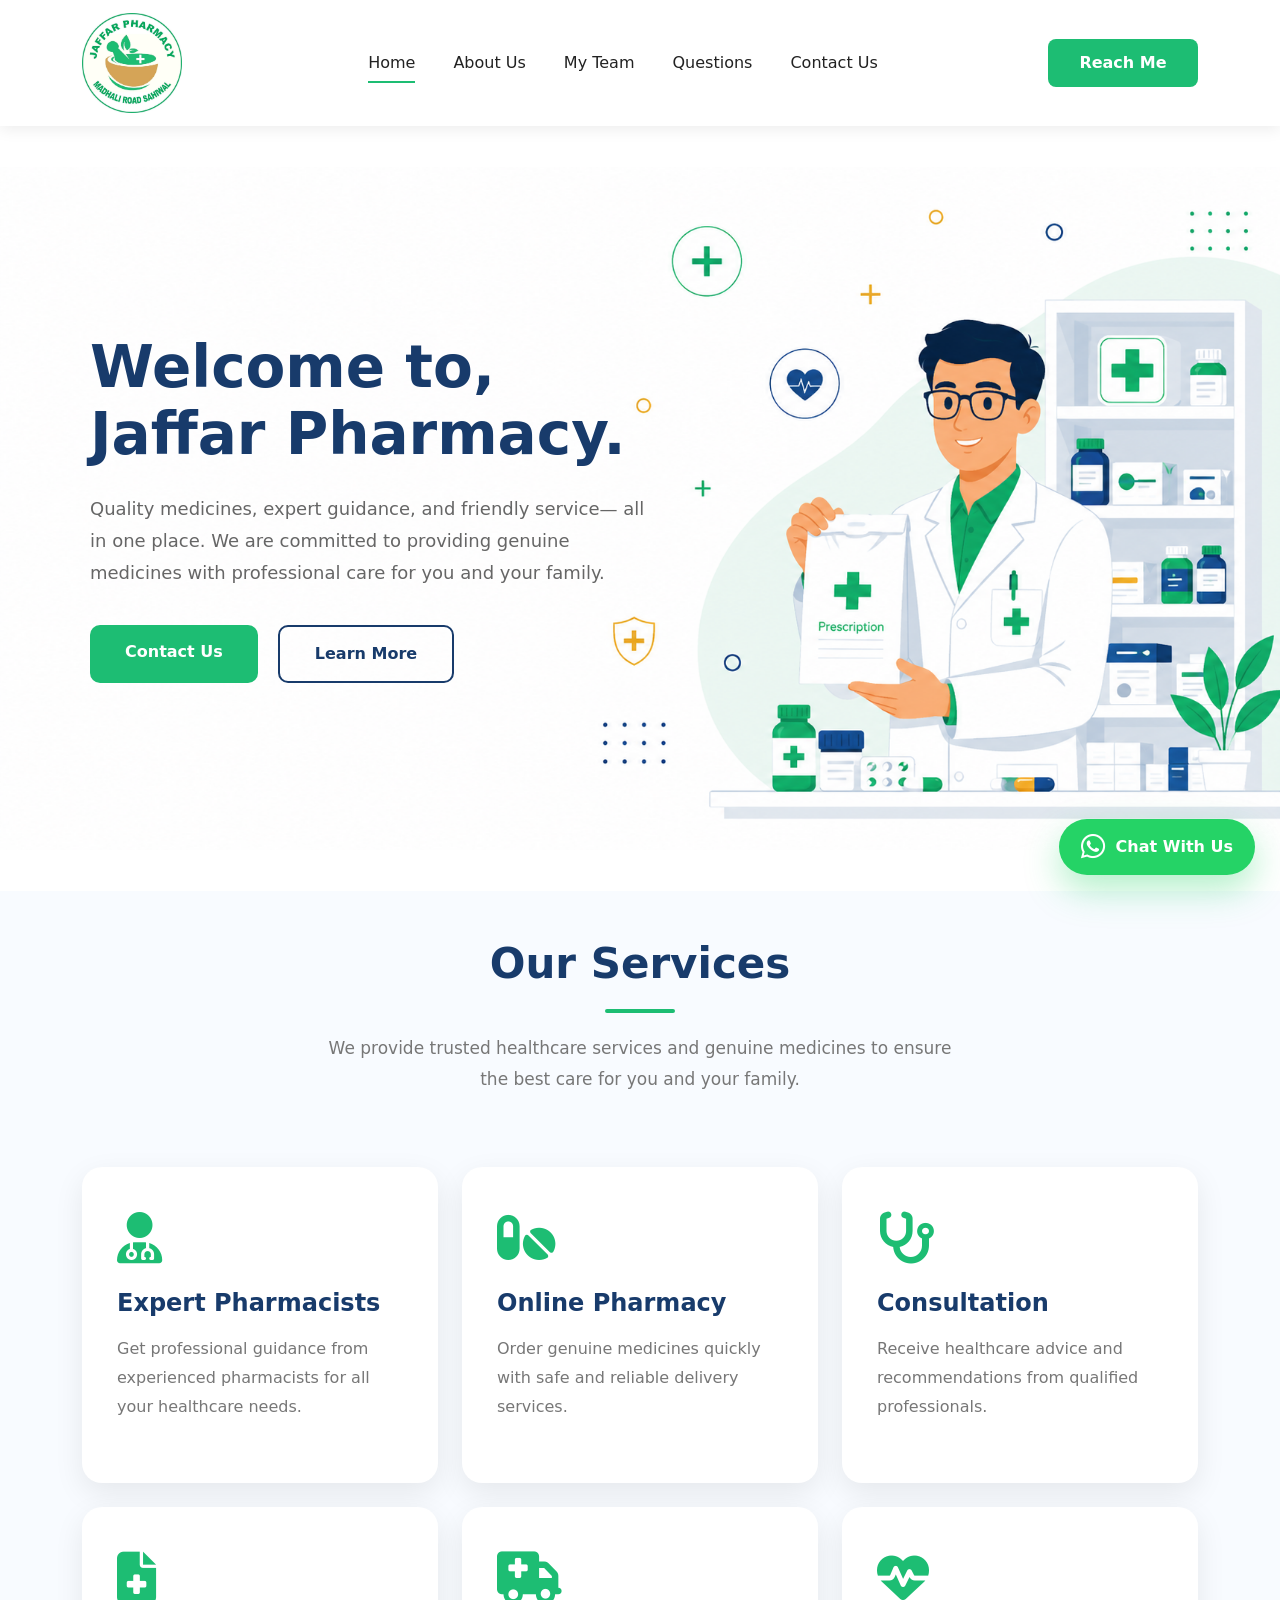
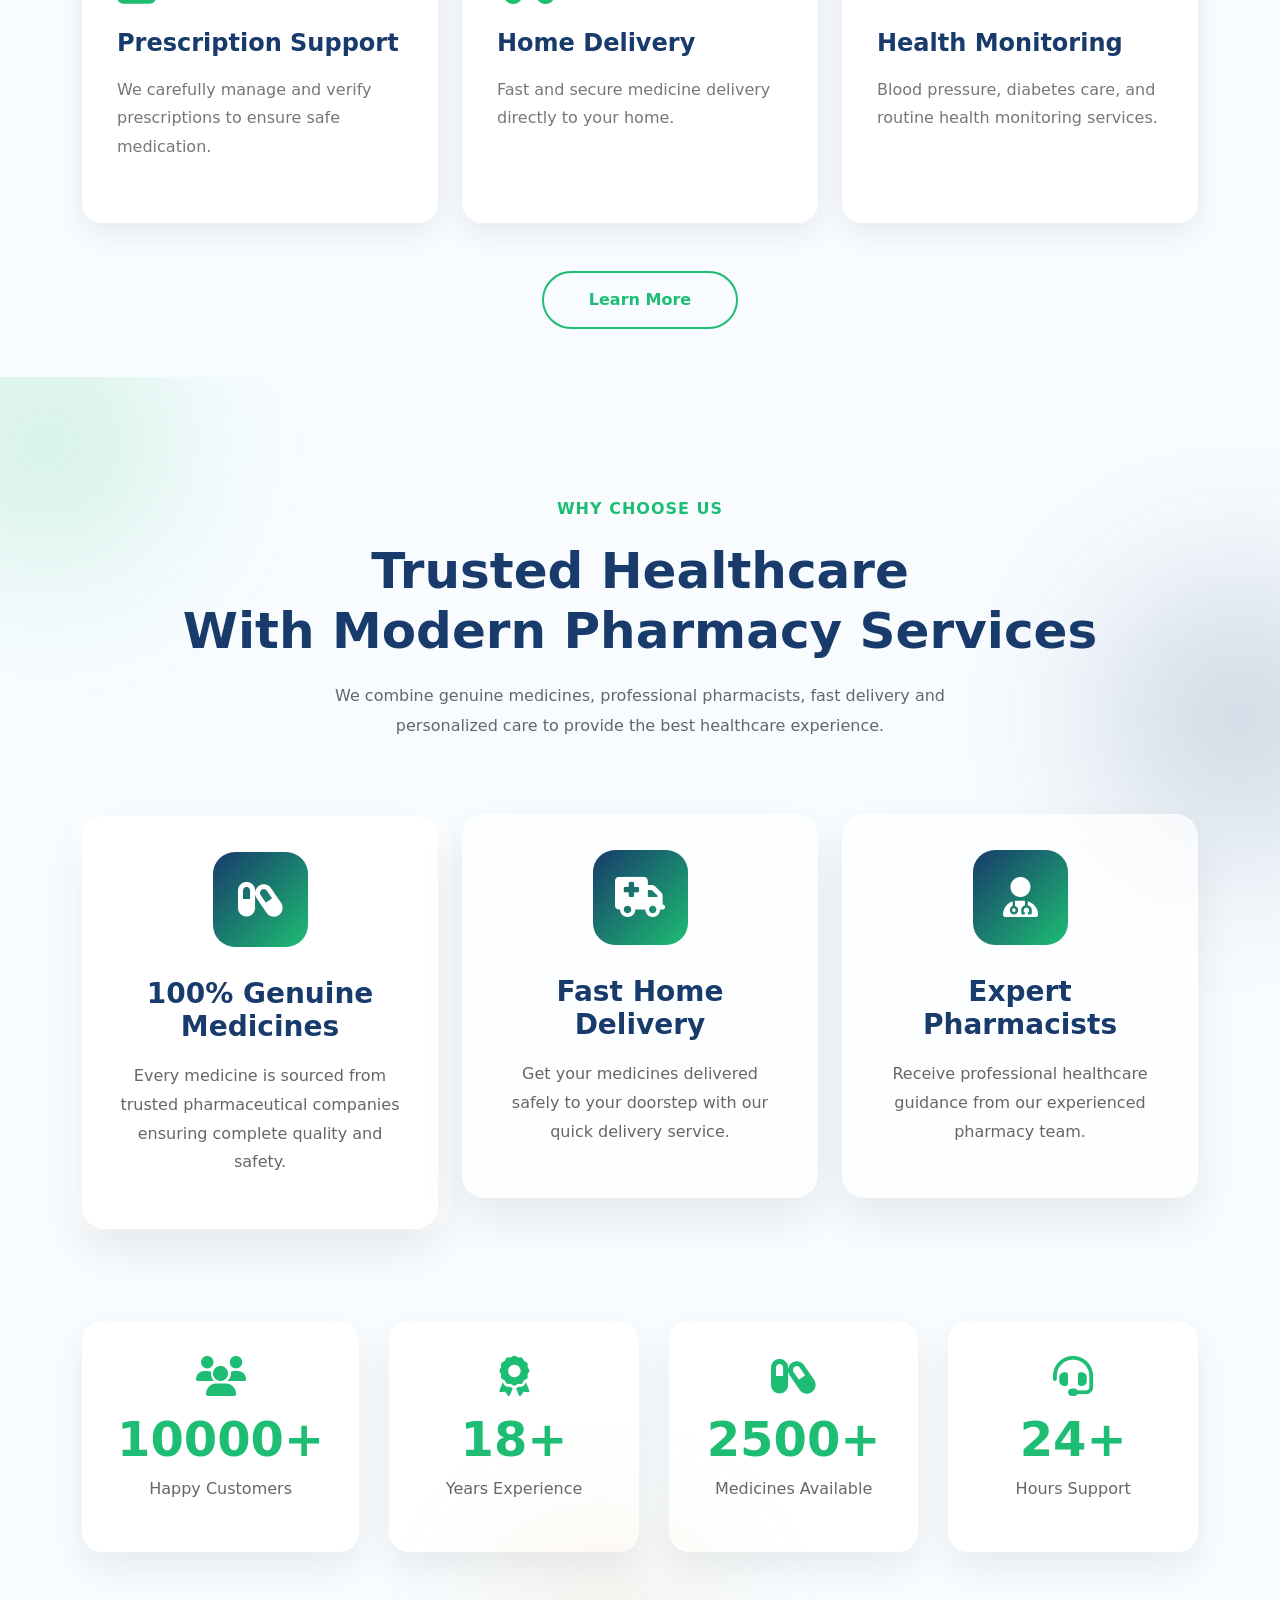
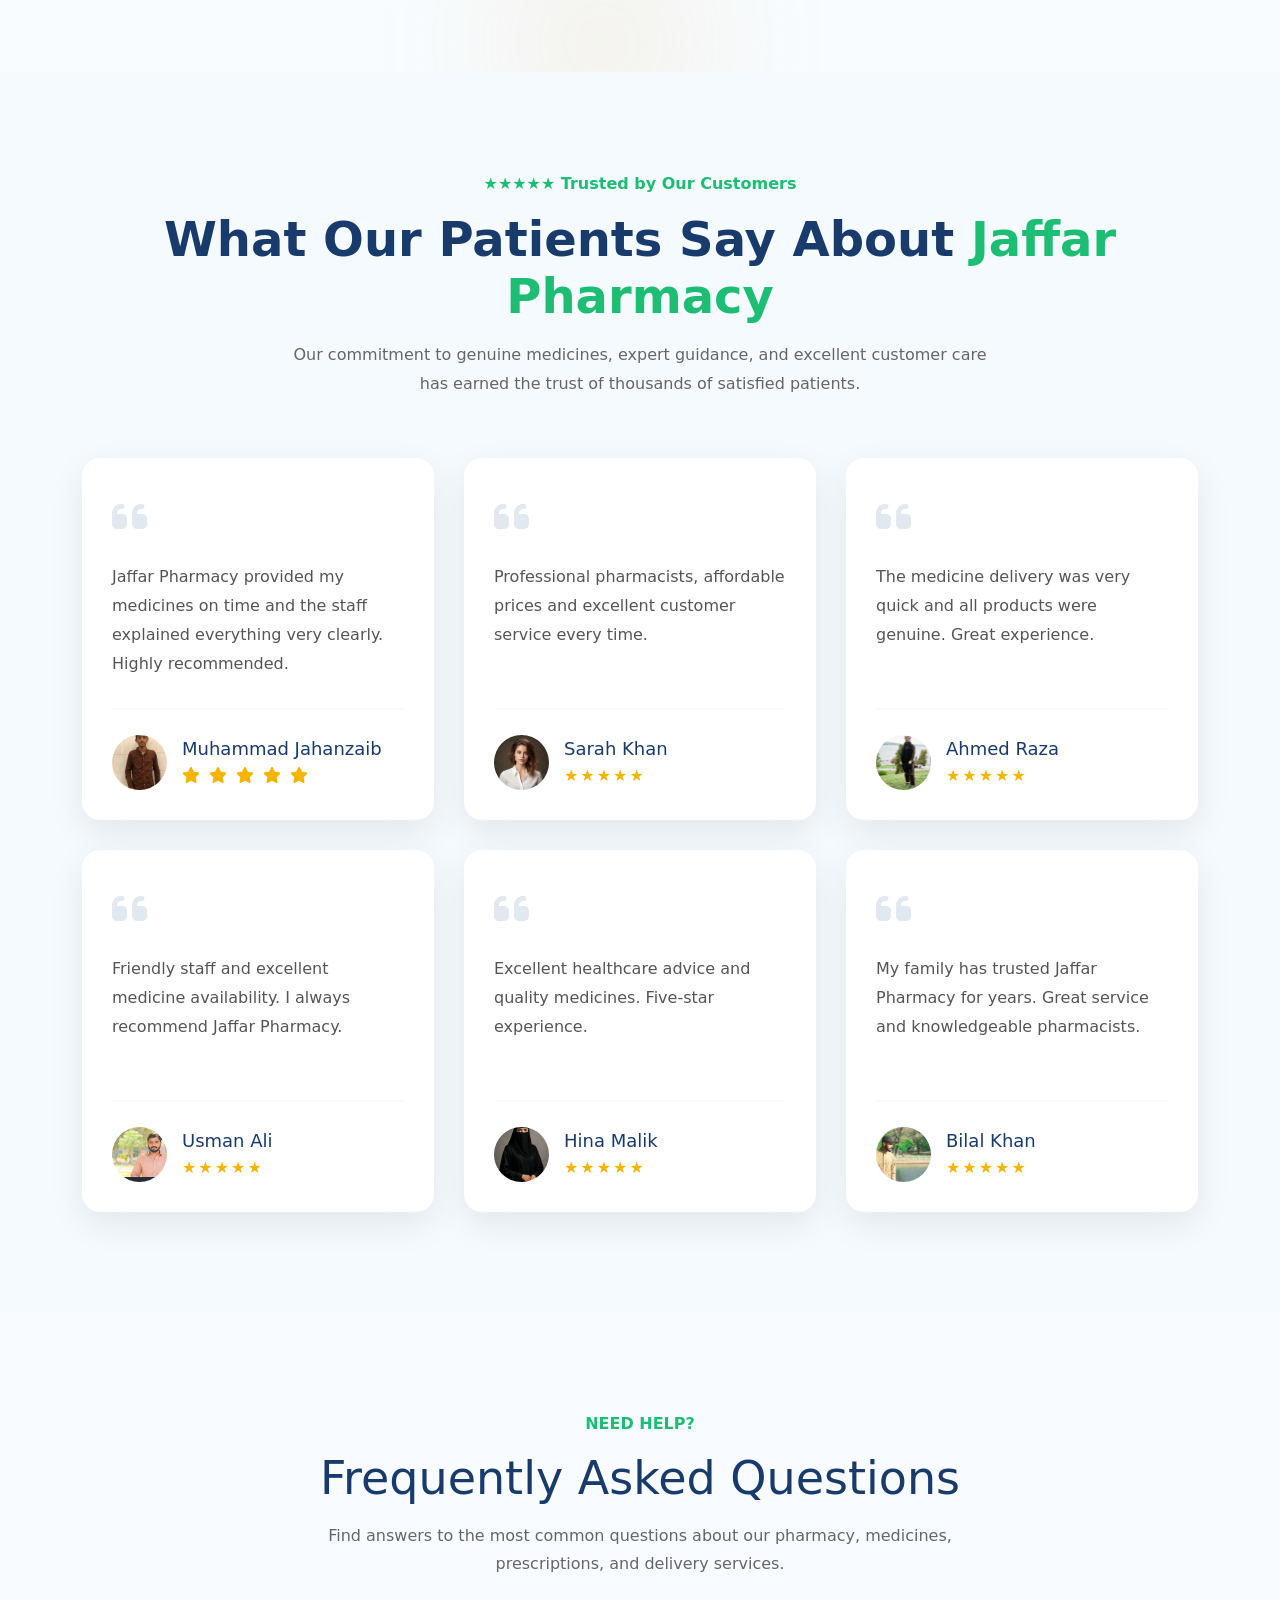
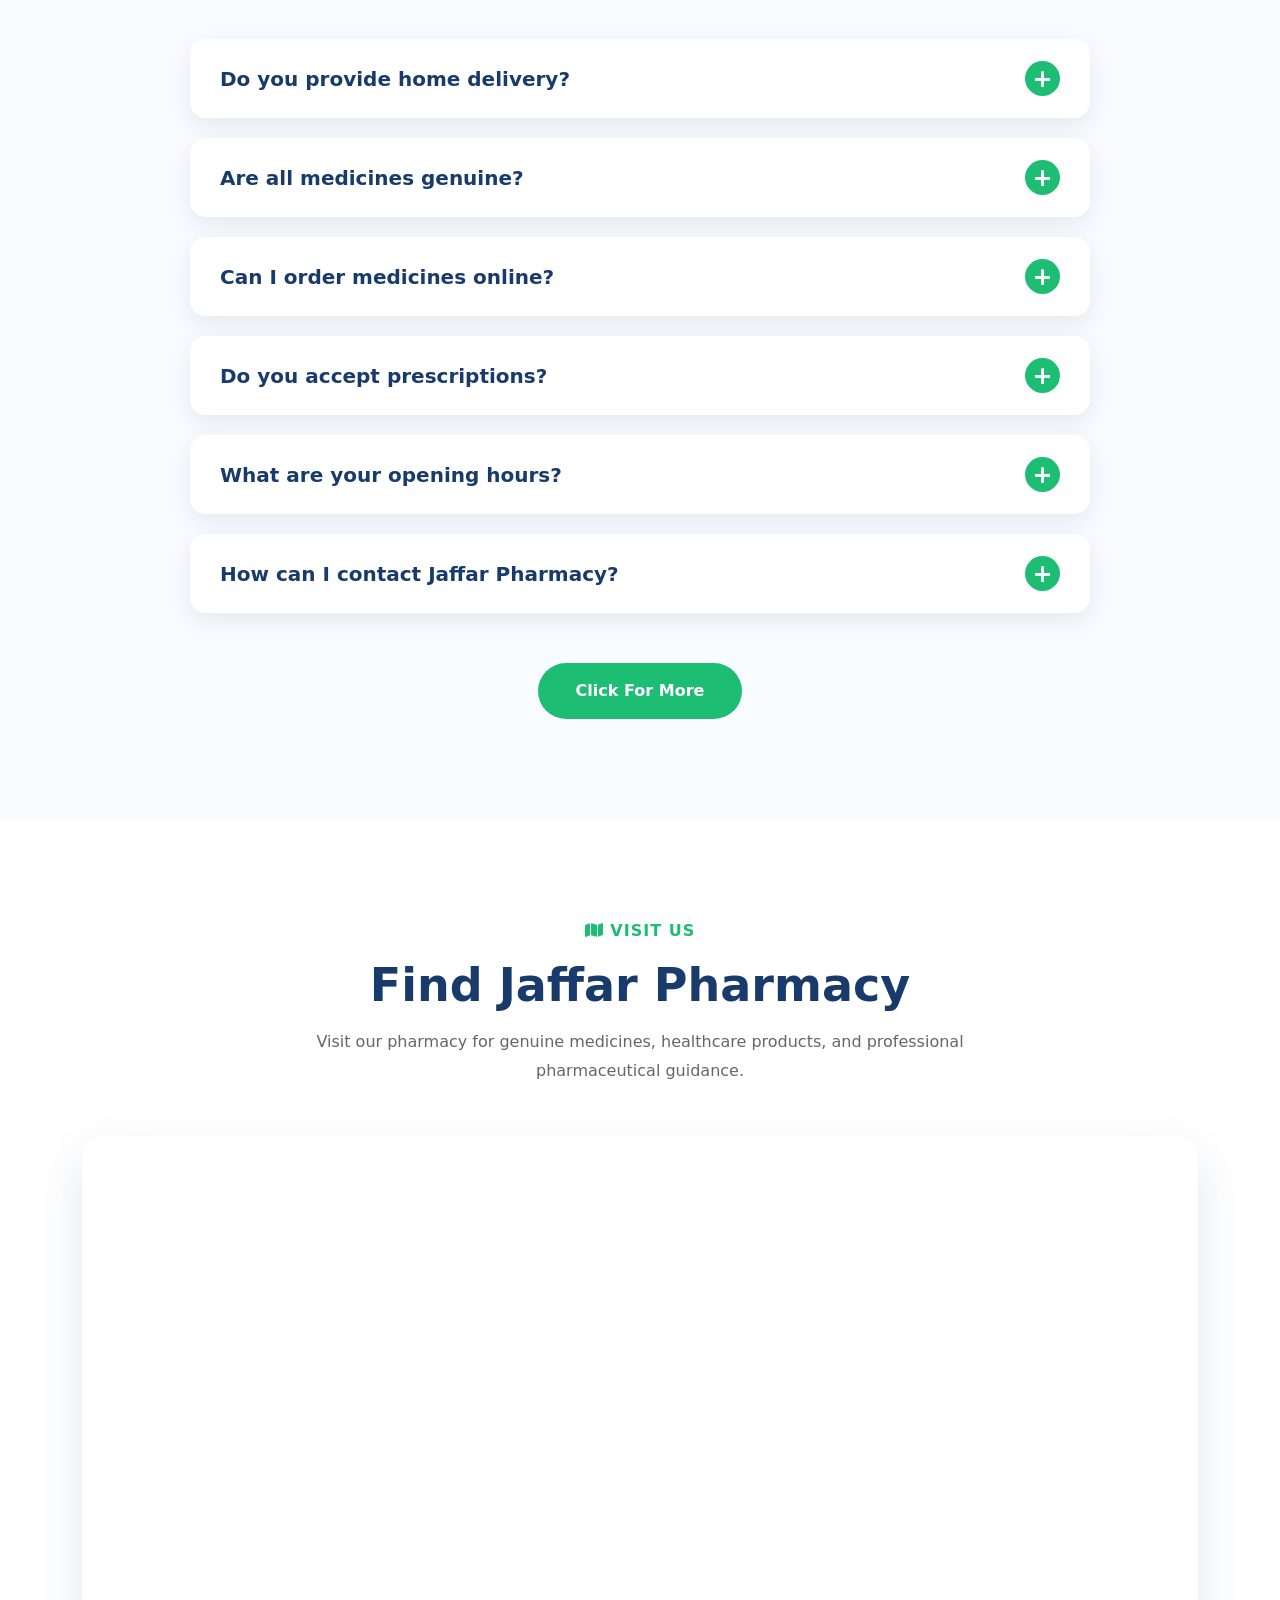
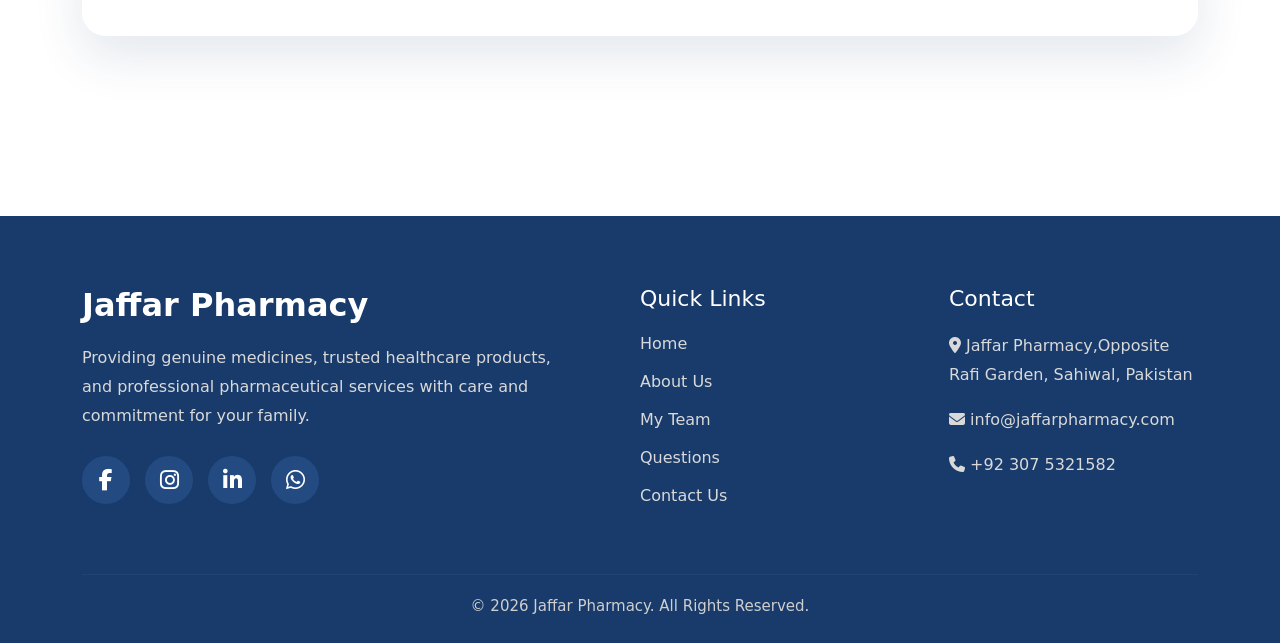
==== commit 78d581ff: "Updated contact information" ====
--- a/index.html
+++ b/index.html
@@ -364,7 +364,7 @@
 
                         <div>
 
-                            <h4>Ali Hassan</h4>
+                            <h4>Muhammad Jahanzaib</h4>
 
                             <div class="stars">
                                 <i class="fa-solid fa-star"></i>
@@ -397,7 +397,7 @@
 
                     <div class="review-user">
 
-                        <img src="images/my-pic.jpeg" alt="">
+                        <img src="images/woman-review-pic.jpg" alt="">
 
                         <div>
 
@@ -428,7 +428,7 @@
 
                     <div class="review-user">
 
-                        <img src="images/my-pic.jpeg" alt="">
+                        <img src="images/mens-pic-1.jpg" alt="">
 
                         <div>
 
@@ -459,7 +459,7 @@
 
                     <div class="review-user">
 
-                        <img src="images/my-pic.jpeg" alt="">
+                        <img src="images/mens-pic-2.jpg" alt="">
 
                         <div>
 
@@ -490,7 +490,7 @@
 
                     <div class="review-user">
 
-                        <img src="images/my-pic.jpeg" alt="">
+                        <img src="images/woman-review-pic-2.jpg" alt="">
 
                         <div>
 
@@ -521,7 +521,7 @@
 
                     <div class="review-user">
 
-                        <img src="images/my-pic.jpeg" alt="">
+                        <img src="images/mens-pic-3.jpg" alt="">
 
                         <div>
 
@@ -770,11 +770,11 @@
                         <a href="https://www.facebook.com/profile.php?id=61576593710067#"><i
                                 class="fa-brands fa-facebook-f"></i></a>
 
-                        <a href="#"><i class="fa-brands fa-instagram"></i></a>
+                        <a href="https://www.instagram.com/jaffar.pharmacy/"><i class="fa-brands fa-instagram"></i></a>
 
                         <a href="#"><i class="fa-brands fa-linkedin-in"></i></a>
 
-                        <a href="#"><i class="fa-brands fa-whatsapp"></i></a>
+                        <a href="https://wa.me/+92 307 5321582"><i class="fa-brands fa-whatsapp"></i></a>
 
                     </div>
 
@@ -806,11 +806,11 @@
 
                     <h4>Contact</h4>
 
-                    <p><i class="fa-solid fa-location-dot"></i> Jaffar Pharmacy, Pakistan</p>
+                    <p><i class="fa-solid fa-location-dot"></i> Jaffar Pharmacy,Opposite Rafi Garden, Sahiwal, Pakistan</p>
 
                     <p><i class="fa-solid fa-envelope"></i> info@jaffarpharmacy.com</p>
 
-                    <p><i class="fa-solid fa-phone"></i> +92 300 1234567</p>
+                    <p><i class="fa-solid fa-phone"></i> +92 307 5321582 </p>
 
                 </div>
 
@@ -835,7 +835,7 @@
     </a>
 
 
-    <a href="https://wa.me/923188808787" class="whatsapp-chat" target="_blank">
+    <a href="https://wa.me/+92 307 5321582" class="whatsapp-chat" target="_blank">
         <i class="fa-brands fa-whatsapp"></i>
         <span>Chat With Us</span>
     </a>
